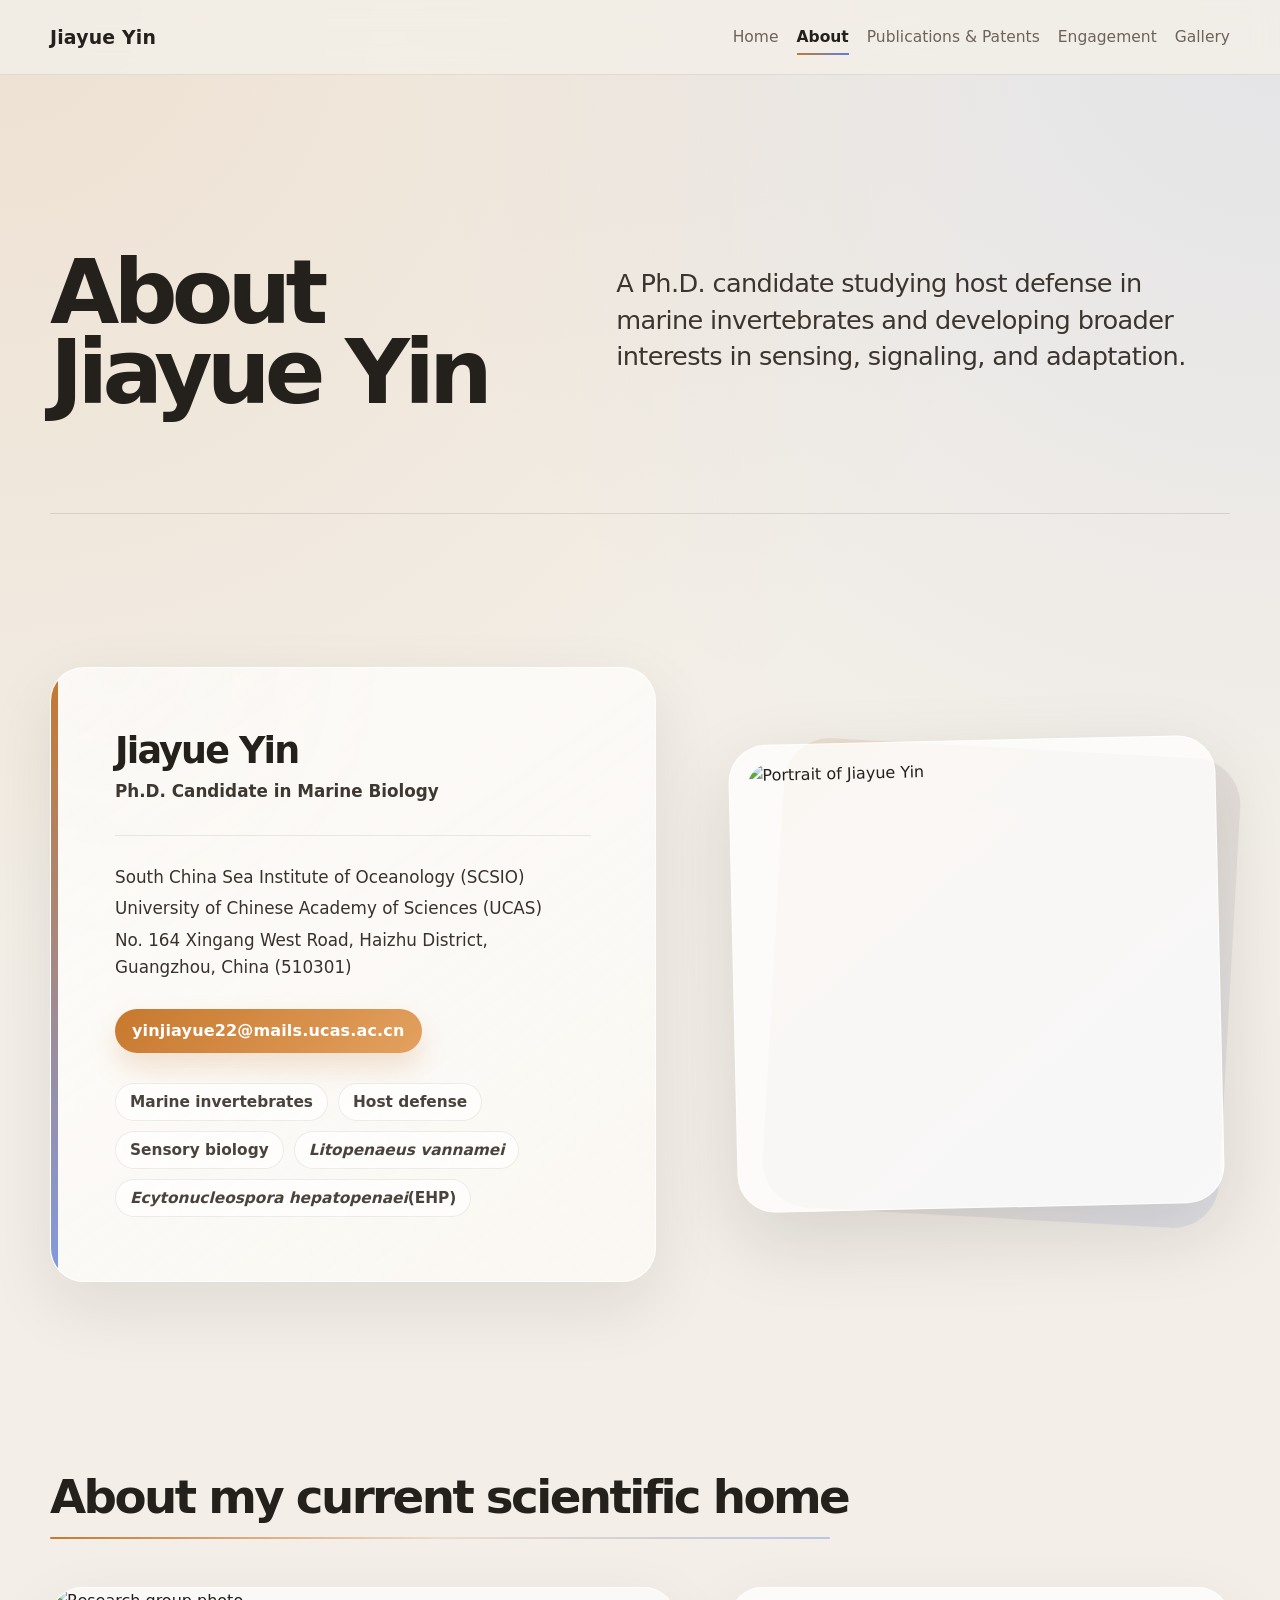
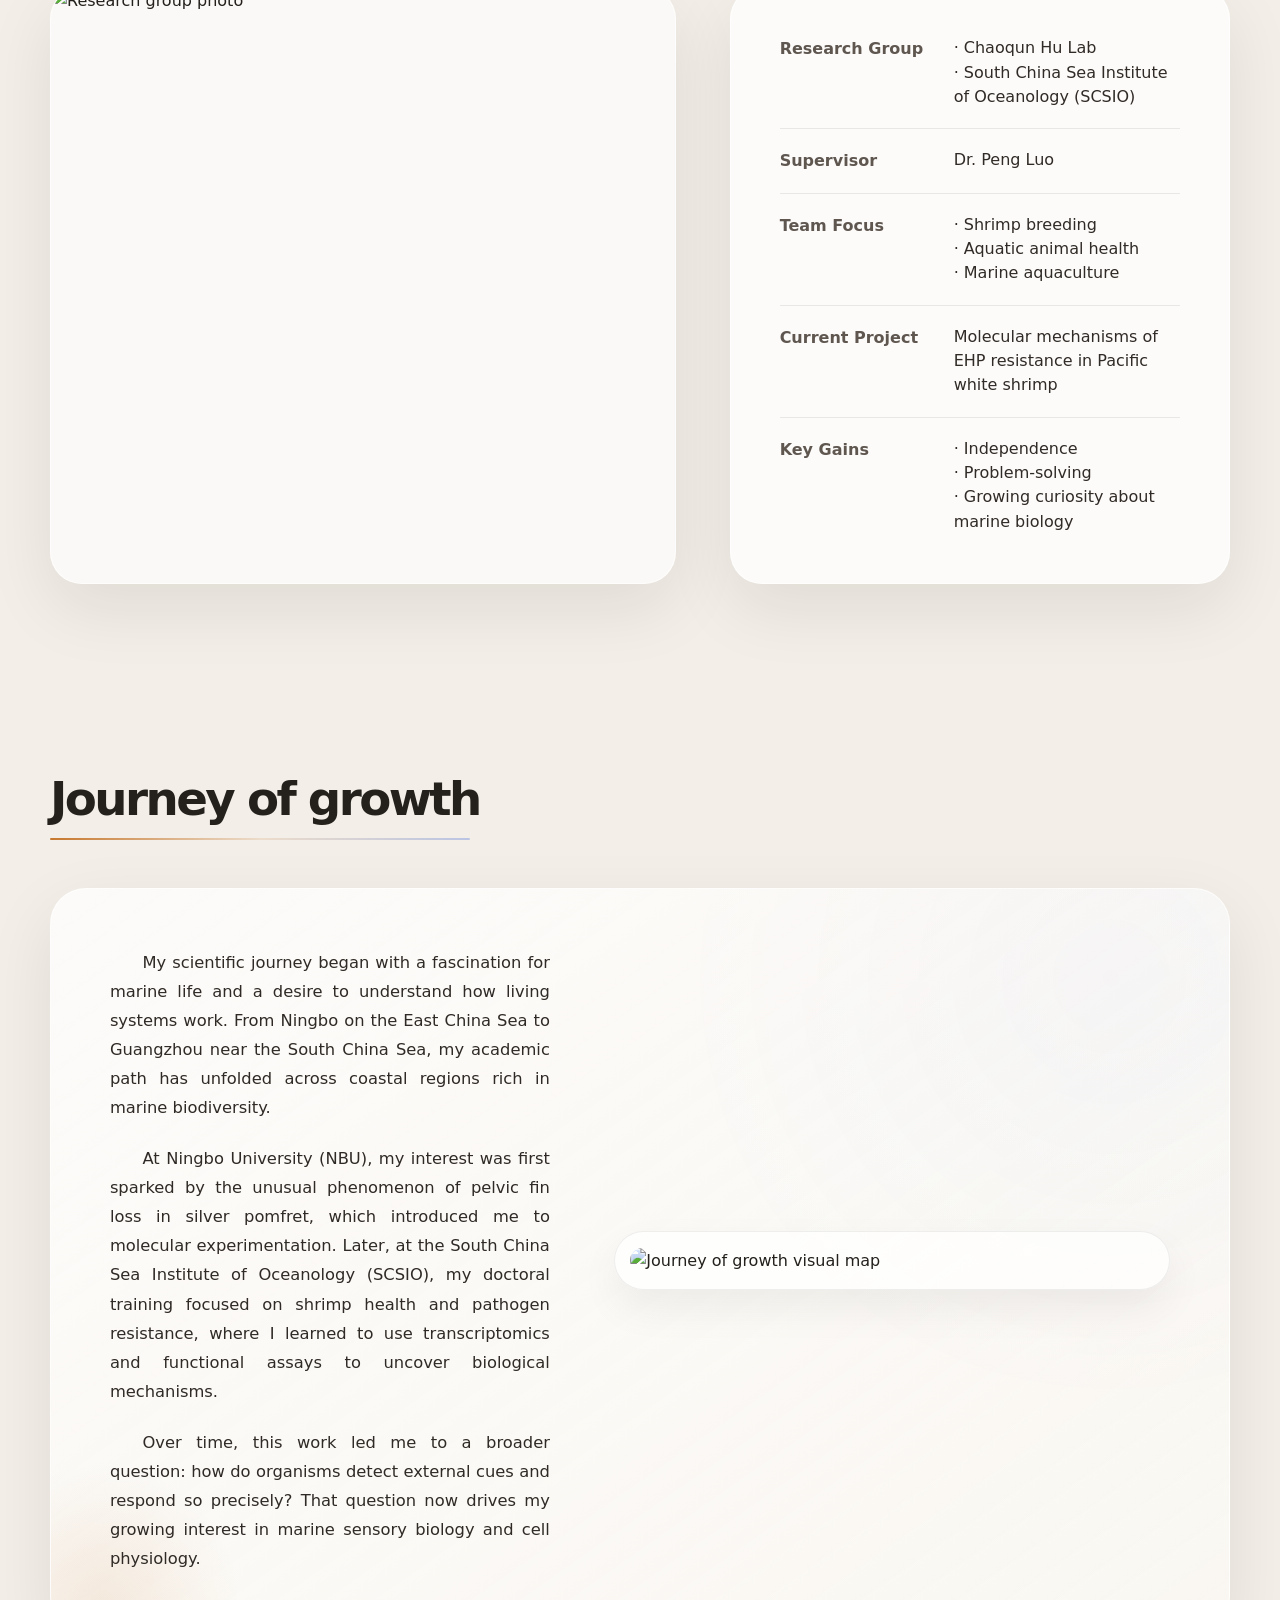
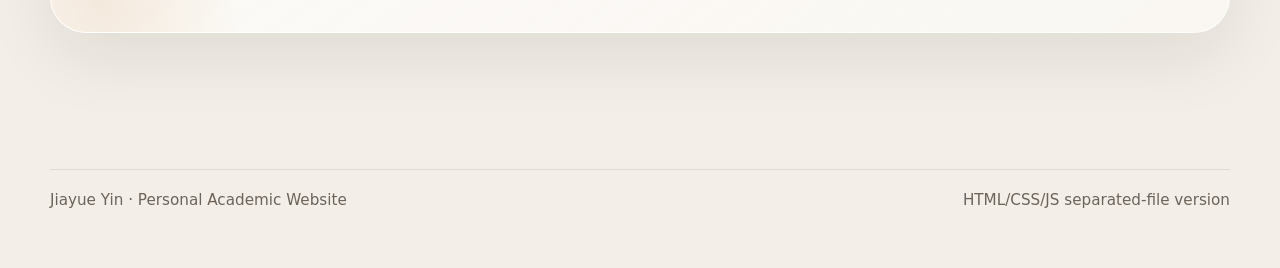
==== about.html @ 040321d9 "Add files via upload" ====
<!DOCTYPE html>
<html lang="en">
<head>
  <meta charset="UTF-8" />
  <meta name="viewport" content="width=device-width, initial-scale=1.0" />
  <title>About | Jiayue Yin</title>
  <meta name="description" content="Jiayue Yin academic portfolio website." />
  <link rel="stylesheet" href="style.css" />
</head>
<body>
  <nav class="nav">
    <div class="container nav-inner">
      <a class="brand" href="index.html">Jiayue Yin</a>
      <div class="nav-links">
        <a href="index.html">Home</a>
        <a href="about.html" class="active">About</a>
        <a href="publications.html">Publications &amp; Patents</a>
        <a href="engagement.html">Engagement</a>
        <a href="gallery.html">Gallery</a>
      </div>
    </div>
  </nav>

  <main id="top" class="premium-about-page">
    <section class="about-editorial-opening">
      <div class="container about-editorial-grid reveal">
        <div class="about-editorial-title">
          <span class="about-editorial-mark"></span>
          <h1>About Jiayue Yin</h1>
        </div>
        <p class="about-editorial-lead">
          A Ph.D. candidate studying host defense in marine invertebrates and developing broader interests in sensing, signaling, and adaptation.
        </p>
      </div>
    </section>

    <section id="about-me" class="premium-profile-section">
      <div class="container premium-profile-grid">
        <article class="premium-profile-card reveal">
          
          <div class="premium-profile-name">Jiayue Yin</div>
          <div class="premium-profile-role">Ph.D. Candidate in Marine Biology</div>

          <div class="premium-affiliation">
            <p>South China Sea Institute of Oceanology <span class="no-break">(SCSIO)</span></p>
            <p>University of Chinese Academy of Sciences <span class="no-break">(UCAS)</span></p>
            <p>No. 164 Xingang West Road, Haizhu District, Guangzhou, China <span class="no-break">(510301)</span></p>

            
          </div>

          <a class="premium-email" href="mailto:yinjiayue22@mails.ucas.ac.cn">yinjiayue22@mails.ucas.ac.cn</a>

          <div class="premium-interests" aria-label="Research interests">
            <span>Marine invertebrates</span>
            <span>Host defense</span>
            <span>Sensory biology</span>
            <span><em>Litopenaeus vannamei</em></span>
            <span><em>Ecytonucleospora hepatopenaei </em> (EHP)</span>
          </div>
        </article>

        <aside class="premium-portrait reveal" aria-label="Portrait of Jiayue Yin">
          <div class="premium-portrait-glow" aria-hidden="true"></div>
          <figure class="premium-portrait-frame">
            <img src="images/about_me.jpg" alt="Portrait of Jiayue Yin" />
          </figure>
        </aside>
      </div>
    </section>

    <section id="scientific-home" class="premium-home-section">
      <div class="container">
        <div class="premium-section-head reveal">
          <h2>About my current scientific home</h2>
          <div class="premium-title-rule wide" aria-hidden="true"></div>
        </div>

        <div class="premium-home-grid">
          <figure class="premium-team-photo reveal">
            <img src="images/02-research-group-photo.jpg" alt="Research group photo" />
          </figure>

          <article class="premium-home-card reveal">
            
            <div class="premium-home-item">
              <span>Research Group</span>
              <p>
                ·  Chaoqun Hu Lab <br>
                ·  South China Sea Institute of Oceanology (SCSIO)
                </p>
              
            </div>
            <div class="premium-home-item">
              <span>Supervisor</span>
              <p>Dr. Peng Luo</p>
            </div>
            <div class="premium-home-item">
              <span>Team Focus</span>
              <p>·  Shrimp breeding  <br>
                ·  Aquatic animal health  <br>
                ·  Marine aquaculture</p>
            </div>
            <div class="premium-home-item">
              <span>Current Project</span>
              <p>Molecular mechanisms of EHP resistance in Pacific white shrimp</p>
            </div>
            <div class="premium-home-item">
              <span>Key Gains</span>
              <p>· Independence <br>
              · Problem-solving <br>
              · Growing curiosity about marine biology</p>
            </div>
          </article>
        </div>
      </div>
    </section>

    <section id="journey" class="premium-journey-section">
      <div class="container">
        <div class="premium-section-head reveal">
          <h2>Journey of growth</h2>
          <div class="premium-title-rule medium" aria-hidden="true"></div>
        </div>

        <div class="premium-journey-card reveal">
          <div class="premium-journey-text">
            <p>
              My scientific journey began with a fascination for marine life and a desire to understand how living systems work. From Ningbo on the East China Sea to Guangzhou near the South China Sea, my academic path has unfolded across coastal regions rich in marine biodiversity.
            </p>
            <p>
              At Ningbo University (NBU), my interest was first sparked by the unusual phenomenon of pelvic fin loss in silver pomfret, which introduced me to molecular experimentation. Later, at the South China Sea Institute of Oceanology (SCSIO), my doctoral training focused on shrimp health and pathogen resistance, where I learned to use transcriptomics and functional assays to uncover biological mechanisms.
            </p>
            <p>
              Over time, this work led me to a broader question: how do organisms detect external cues and respond so precisely? That question now drives my growing interest in marine sensory biology and cell physiology.
            </p>
          </div>

          <figure class="premium-journey-visual">
            <img src="images/03-decorative-map-background.jpg" alt="Journey of growth visual map" />
          </figure>
        </div>
      </div>
    </section>
  </main>

  <footer>
    <div class="container footer-box">
      <div>Jiayue Yin · Personal Academic Website</div>
      <div>HTML/CSS/JS separated-file version</div>
    </div>
  </footer>
  <script src="script.js"></script>
</body>
</html>
---- style.css ----
:root {
      --bg: #f3efe8;
      --bg-2: #ede7de;
      --paper: #fffdf9;
      --text: #24211d;
      --muted: #6c635a;
      --line: rgba(36, 33, 29, 0.09);
      --accent: #c7782e;
      --accent-2: #e3a15f;
      --blue: #5e7fdb;
      --blue-2: #7f98e7;
      --shadow: 0 18px 45px rgba(24, 20, 12, 0.08);
      --radius: 22px;
      --maxw: 1180px;
    }

    * { box-sizing: border-box; }
    html { scroll-behavior: smooth; }
    body {
      margin: 0;
      font-family: Inter, ui-sans-serif, system-ui, -apple-system, BlinkMacSystemFont, "Segoe UI", sans-serif;
      background:
        radial-gradient(circle at top left, rgba(199,120,46,0.12), transparent 28%),
        radial-gradient(circle at top right, rgba(94,127,219,0.10), transparent 24%),
        var(--bg);
      color: var(--text);
      line-height: 1.6;
    }

    img { max-width: 100%; display: block; }
    a { color: inherit; text-decoration: none; }

    .container {
      width: min(calc(100% - 40px), var(--maxw));
      margin: 0 auto;
    }

    .nav {
      position: sticky;
      top: 0;
      z-index: 40;
      backdrop-filter: blur(12px);
      background: rgba(243, 239, 232, 0.82);
      border-bottom: 1px solid var(--line);
    }

    .nav-inner {
      display: flex;
      align-items: center;
      justify-content: space-between;
      min-height: 74px;
      gap: 24px;
    }

    .brand {
      font-size: 1.18rem;
      font-weight: 700;
      letter-spacing: 0.01em;
    }

    .nav-links {
      display: flex;
      flex-wrap: wrap;
      gap: 18px;
      color: var(--muted);
      font-size: 0.97rem;
    }

    .nav-links a {
      position: relative;
      padding: 4px 0;
    }

    .nav-links a::after {
      content: "";
      position: absolute;
      left: 0;
      right: 0;
      bottom: -2px;
      height: 2px;
      background: linear-gradient(90deg, var(--accent), var(--blue));
      transform: scaleX(0);
      transform-origin: left;
      transition: transform 0.28s ease;
    }

    .nav-links a:hover::after { transform: scaleX(1); }

    section {
      padding: 82px 0;
      position: relative;
    }

    .section-head {
      display: flex;
      align-items: end;
      justify-content: space-between;
      gap: 18px;
      margin-bottom: 28px;
    }

    .eyebrow {
      display: inline-flex;
      align-items: center;
      gap: 10px;
      font-size: 0.86rem;
      letter-spacing: 0.12em;
      text-transform: uppercase;
      color: var(--accent);
      font-weight: 700;
    }

    .eyebrow::before {
      content: "";
      width: 32px;
      height: 1.5px;
      background: currentColor;
      display: inline-block;
    }

    h1, h2, h3, p {
      margin: 0;
    }

    h1 {
      font-size: clamp(2.5rem, 5vw, 4.5rem);
      line-height: 0.95;
      letter-spacing: -0.04em;
      margin-bottom: 16px;
    }

    h2 {
      font-size: clamp(1.75rem, 3vw, 2.65rem);
      line-height: 1.02;
      letter-spacing: -0.03em;
    }

    h3 {
      font-size: 1.1rem;
      line-height: 1.2;
    }

    .lead {
      font-size: clamp(1rem, 1.3vw, 1.12rem);
      color: var(--muted);
      max-width: 64ch;
    }

    .hero {
      padding-top: 56px;
      overflow: clip;
    }

    .hero-grid {
      display: grid;
      grid-template-columns: 1.15fr 0.85fr;
      gap: 38px;
      align-items: center;
    }

    .hero-copy {
      position: relative;
      z-index: 1;
    }

    .hero-kicker {
      display: inline-flex;
      align-items: center;
      gap: 10px;
      padding: 8px 14px;
      margin-bottom: 16px;
      border: 1px solid rgba(199,120,46,0.18);
      border-radius: 999px;
      background: rgba(255,255,255,0.55);
      color: var(--accent);
      font-size: 0.92rem;
      font-weight: 600;
    }

    .hero-sub {
      font-size: clamp(1.1rem, 1.55vw, 1.25rem);
      margin-bottom: 20px;
      color: #3b352f;
      font-weight: 600;
    }

    .hero-actions {
      display: flex;
      flex-wrap: wrap;
      gap: 12px;
      margin-top: 28px;
    }

    .btn {
      display: inline-flex;
      align-items: center;
      justify-content: center;
      gap: 10px;
      min-height: 48px;
      padding: 0 18px;
      border-radius: 999px;
      border: 1px solid transparent;
      font-weight: 700;
      transition: transform 0.22s ease, box-shadow 0.22s ease, border-color 0.22s ease;
      cursor: pointer;
    }

    .btn:hover {
      transform: translateY(-2px);
      box-shadow: 0 16px 30px rgba(24,20,12,0.09);
    }

    .btn-primary {
      background: linear-gradient(135deg, var(--accent), var(--accent-2));
      color: white;
    }

    .btn-secondary {
      background: rgba(255,255,255,0.66);
      border-color: var(--line);
      color: var(--text);
    }

    .hero-meta {
      display: flex;
      flex-wrap: wrap;
      gap: 12px;
      margin-top: 32px;
    }

    .hero-chip {
      padding: 10px 14px;
      border-radius: 16px;
      background: rgba(255,255,255,0.68);
      border: 1px solid var(--line);
      font-size: 0.94rem;
      color: #3f3933;
    }

    .hero-visual {
      position: relative;
      min-height: 560px;
      display: grid;
      place-items: center;
    }

    .orb {
      position: absolute;
      border-radius: 999px;
      filter: blur(2px);
      opacity: 0.95;
    }

    .orb.a {
      width: 220px;
      height: 220px;
      background: linear-gradient(135deg, rgba(199,120,46,0.38), rgba(227,161,95,0.16));
      top: 30px;
      right: 24px;
    }

    .orb.b {
      width: 160px;
      height: 160px;
      background: linear-gradient(135deg, rgba(94,127,219,0.24), rgba(127,152,231,0.08));
      left: 20px;
      bottom: 38px;
    }

    .portrait-frame {
      width: min(430px, 88%);
      aspect-ratio: 0.9;
      padding: 18px;
      border-radius: 34px;
      background: linear-gradient(180deg, rgba(255,255,255,0.78), rgba(255,255,255,0.48));
      border: 1px solid rgba(255,255,255,0.65);
      box-shadow: var(--shadow);
      transform: rotate(-2.4deg);
    }

    .portrait-inner {
      width: 100%;
      height: 100%;
      border-radius: 26px;
      overflow: hidden;
      background: #ddd;
      position: relative;
    }

    .portrait-inner img {
      width: 100%;
      height: 100%;
      object-fit: cover;
    }

    .floating-card {
      position: absolute;
      max-width: 230px;
      padding: 16px 18px;
      border-radius: 20px;
      background: rgba(255,255,255,0.82);
      border: 1px solid var(--line);
      box-shadow: var(--shadow);
      backdrop-filter: blur(10px);
    }

    .floating-card.top {
      left: 6px;
      top: 70px;
    }

    .floating-card.bottom {
      right: 0;
      bottom: 58px;
    }

    .floating-card .label {
      font-size: 0.8rem;
      letter-spacing: 0.1em;
      text-transform: uppercase;
      color: var(--muted);
      margin-bottom: 6px;
      font-weight: 700;
    }

    .floating-card strong {
      display: block;
      font-size: 1rem;
      line-height: 1.28;
    }

    .card {
      background: rgba(255,255,255,0.72);
      border: 1px solid var(--line);
      border-radius: var(--radius);
      box-shadow: var(--shadow);
    }

    .about-grid {
      display: grid;
      grid-template-columns: 0.95fr 1.05fr;
      gap: 24px;
      align-items: stretch;
    }

    .image-card {
      overflow: hidden;
      min-height: 340px;
    }

    .image-card img {
      width: 100%;
      height: 100%;
      object-fit: cover;
    }

    .info-card {
      padding: 28px;
      display: grid;
      gap: 18px;
    }

    .info-list {
      display: grid;
      gap: 14px;
    }

    .info-item {
      padding-bottom: 14px;
      border-bottom: 1px solid var(--line);
    }

    .info-item:last-child {
      border-bottom: 0;
      padding-bottom: 0;
    }

    .info-item span {
      display: inline-block;
      min-width: 140px;
      color: var(--muted);
      font-weight: 600;
    }

    .split-grid {
      display: grid;
      grid-template-columns: 1.05fr 0.95fr;
      gap: 26px;
    }

    .journey-story {
      padding: 30px;
      position: relative;
      overflow: hidden;
    }

    .journey-story::after {
      content: "";
      position: absolute;
      inset: auto -50px -60px auto;
      width: 220px;
      height: 220px;
      border-radius: 999px;
      background: radial-gradient(circle, rgba(199,120,46,0.12), transparent 72%);
    }

    .journey-story p + p {
      margin-top: 14px;
    }

    .journey-visual {
      position: relative;
      padding: 28px;
      overflow: hidden;
      min-height: 540px;
    }

    .journey-map {
      position: absolute;
      inset: 40px 30px 30px 30px;
      display: flex;
      align-items: center;
      justify-content: center;
      opacity: 0.16;
      pointer-events: none;
    }

    .journey-map img {
      width: 92%;
      max-width: 460px;
      filter: grayscale(1);
    }

    .milestone {
      position: relative;
      z-index: 1;
      display: grid;
      grid-template-columns: 92px 1fr;
      gap: 16px;
      align-items: center;
      padding: 14px;
      border-radius: 20px;
      background: rgba(255,255,255,0.84);
      border: 1px solid var(--line);
      box-shadow: 0 10px 24px rgba(24,20,12,0.05);
    }

    .milestone + .milestone {
      margin-top: 16px;
    }

    .milestone img {
      width: 92px;
      height: 92px;
      object-fit: cover;
      border-radius: 18px;
    }

    .milestone .year {
      display: inline-block;
      margin-bottom: 6px;
      color: var(--accent);
      font-size: 0.82rem;
      letter-spacing: 0.1em;
      text-transform: uppercase;
      font-weight: 800;
    }

    .milestone small {
      color: var(--muted);
      display: block;
      margin-top: 6px;
    }

    .road-ahead {
      position: absolute;
      right: 32px;
      bottom: 24px;
      z-index: 1;
      display: inline-flex;
      align-items: center;
      gap: 10px;
      padding: 12px 16px;
      border-radius: 999px;
      background: rgba(36,33,29,0.92);
      color: white;
      box-shadow: var(--shadow);
      font-weight: 700;
    }

    .filters {
      display: flex;
      flex-wrap: wrap;
      gap: 10px;
    }

    .filter-btn {
      border: 1px solid var(--line);
      background: rgba(255,255,255,0.72);
      color: var(--text);
      padding: 10px 14px;
      border-radius: 999px;
      font-weight: 700;
      cursor: pointer;
      transition: all 0.22s ease;
    }

    .filter-btn.active,
    .filter-btn:hover {
      background: linear-gradient(135deg, var(--accent), var(--accent-2));
      color: white;
      border-color: transparent;
    }

    .pub-grid {
      display: grid;
      grid-template-columns: repeat(2, minmax(0, 1fr));
      gap: 22px;
      margin-top: 24px;
    }

    .pub-card {
      display: grid;
      grid-template-columns: 150px 1fr;
      gap: 18px;
      padding: 18px;
      align-items: start;
      transition: transform 0.22s ease, box-shadow 0.22s ease;
    }

    .pub-card:hover {
      transform: translateY(-3px);
      box-shadow: 0 20px 42px rgba(24,20,12,0.11);
    }

    .pub-cover {
      border-radius: 18px;
      overflow: hidden;
      aspect-ratio: 0.72;
      background: linear-gradient(135deg, rgba(94,127,219,0.12), rgba(199,120,46,0.14));
      border: 1px solid var(--line);
    }

    .pub-cover img {
      width: 100%;
      height: 100%;
      object-fit: cover;
    }

    .pub-meta {
      display: flex;
      flex-wrap: wrap;
      gap: 8px;
      margin-bottom: 10px;
    }

    .tag {
      display: inline-flex;
      align-items: center;
      min-height: 28px;
      padding: 0 10px;
      border-radius: 999px;
      font-size: 0.78rem;
      font-weight: 800;
      letter-spacing: 0.05em;
      text-transform: uppercase;
      background: rgba(94,127,219,0.10);
      color: var(--blue);
    }

    .tag.alt {
      background: rgba(199,120,46,0.12);
      color: var(--accent);
    }

    .tag.muted {
      background: rgba(36,33,29,0.06);
      color: var(--muted);
    }

    .pub-title {
      font-size: 1.03rem;
      line-height: 1.35;
      font-weight: 800;
      margin-bottom: 10px;
    }

    .pub-journal {
      color: var(--muted);
      font-size: 0.95rem;
      margin-bottom: 10px;
    }

    .pub-summary {
      color: #474039;
      font-size: 0.96rem;
    }

    .engagement-grid {
      display: grid;
      grid-template-columns: 1.02fr 0.98fr;
      gap: 24px;
    }

    .timeline-card {
      padding: 26px;
    }

    .timeline {
      display: grid;
      gap: 18px;
      margin-top: 12px;
    }

    .timeline-item {
      display: grid;
      grid-template-columns: 110px 1fr;
      gap: 16px;
      align-items: start;
      padding: 16px 0;
      border-top: 1px solid var(--line);
    }

    .timeline-item:first-child {
      border-top: 0;
      padding-top: 6px;
    }

    .timeline-item time {
      color: var(--accent);
      font-weight: 800;
      font-size: 0.95rem;
    }

    .timeline-item strong {
      display: block;
      margin-bottom: 6px;
    }

    .talk-card {
      padding: 18px;
      display: grid;
      gap: 16px;
    }

    .talk-shot {
      border-radius: 18px;
      overflow: hidden;
      border: 1px solid var(--line);
      background: #ddd;
    }

    .talk-shot img {
      width: 100%;
      height: 200px;
      object-fit: cover;
    }

    .volunteer {
      display: grid;
      grid-template-columns: 1fr 1fr;
      gap: 24px;
      align-items: stretch;
      margin-top: 24px;
    }

    .collage {
      padding: 18px;
      display: grid;
      grid-template-columns: repeat(2, 1fr);
      gap: 12px;
    }

    .collage img {
      width: 100%;
      height: 170px;
      object-fit: cover;
      border-radius: 16px;
    }

    .vol-copy {
      padding: 30px;
      display: grid;
      place-items: center;
      text-align: left;
    }

    .gallery-shell {
      padding: 24px;
      overflow: hidden;
    }

    .carousel {
      position: relative;
      min-height: 400px;
    }

    .slides {
      display: flex;
      transition: transform 0.42s ease;
      will-change: transform;
    }

    .slide {
      min-width: 100%;
      display: grid;
      grid-template-columns: 1.05fr 0.95fr;
      gap: 24px;
      align-items: center;
    }

    .slide-frame {
      border-radius: 24px;
      overflow: hidden;
      border: 1px solid var(--line);
      background: #ddd;
      box-shadow: var(--shadow);
    }

    .slide-frame img {
      width: 100%;
      height: 360px;
      object-fit: cover;
    }

    .slide-copy {
      padding-right: 10px;
    }

    .slide-copy p {
      color: var(--muted);
      margin-top: 10px;
    }

    .carousel-controls {
      display: flex;
      justify-content: space-between;
      align-items: center;
      gap: 14px;
      margin-top: 18px;
    }

    .dots {
      display: flex;
      gap: 10px;
      align-items: center;
    }

    .dot {
      width: 10px;
      height: 10px;
      border-radius: 999px;
      background: rgba(36,33,29,0.18);
      cursor: pointer;
      transition: transform 0.2s ease, background 0.2s ease;
    }

    .dot.active {
      background: linear-gradient(135deg, var(--accent), var(--blue));
      transform: scale(1.25);
    }

    .arrow-group {
      display: flex;
      gap: 10px;
    }

    .arrow {
      width: 46px;
      height: 46px;
      border: 1px solid var(--line);
      background: rgba(255,255,255,0.78);
      border-radius: 999px;
      display: grid;
      place-items: center;
      font-size: 1.15rem;
      cursor: pointer;
      transition: transform 0.2s ease, background 0.2s ease;
    }

    .arrow:hover {
      transform: translateY(-2px);
      background: white;
    }

    footer {
      padding: 34px 0 56px;
      color: var(--muted);
    }

    .footer-box {
      padding-top: 18px;
      border-top: 1px solid var(--line);
      display: flex;
      flex-wrap: wrap;
      justify-content: space-between;
      gap: 12px;
      font-size: 0.95rem;
    }

    .reveal {
      opacity: 0;
      transform: translateY(22px);
      transition: opacity 0.6s ease, transform 0.6s ease;
    }

    .reveal.in-view {
      opacity: 1;
      transform: translateY(0);
    }

    @media (max-width: 980px) {
      .hero-grid,
      .about-grid,
      .split-grid,
      .engagement-grid,
      .volunteer,
      .slide {
        grid-template-columns: 1fr;
      }

      .hero-visual {
        min-height: 420px;
      }

      .journey-visual {
        min-height: 420px;
      }

      .pub-grid {
        grid-template-columns: 1fr;
      }

      .slide-frame img {
        height: 280px;
      }
    }

    @media (max-width: 720px) {
      .container {
        width: min(calc(100% - 24px), var(--maxw));
      }

      section {
        padding: 62px 0;
      }

      .nav-inner {
        min-height: 66px;
      }

      .nav-links {
        gap: 12px;
        font-size: 0.9rem;
      }

      .pub-card {
        grid-template-columns: 1fr;
      }

      .pub-cover {
        aspect-ratio: 1.25;
      }

      .timeline-item {
        grid-template-columns: 1fr;
        gap: 6px;
      }

      .collage img {
        height: 128px;
      }

      .floating-card {
        position: static;
        max-width: none;
        margin-top: 12px;
      }

      .hero-visual {
        display: block;
        min-height: auto;
      }

      .portrait-frame {
        margin: 0 auto;
        transform: none;
      }

      .road-ahead {
        position: static;
        margin-top: 16px;
        display: inline-flex;
      }
    }


    /* Staggered two-pane gallery update */
    .gallery-stagger-section {
      padding-bottom: 104px;
    }

    .gallery-stagger-section .container {
      width: min(calc(100% - 40px), 1360px);
    }

    .gallery-stagger {
      display: grid;
      gap: clamp(42px, 6vw, 76px);
      margin-top: 8px;
    }

    .gallery-stagger-row {
      min-height: auto;
      display: grid;
      grid-template-columns: minmax(520px, 1.35fr) 88px minmax(260px, 0.65fr);
      gap: clamp(20px, 2.4vw, 34px);
      align-items: center;
    }

    .gallery-row-research {
      grid-template-columns: minmax(260px, 0.65fr) 88px minmax(520px, 1.35fr);
    }

    .gallery-stagger-viewport {
      position: relative;
      overflow: hidden;
      padding: 0;
      border-radius: 0;
      border: 1.5px solid rgba(18, 32, 74, 0.86);
      background: rgba(255, 255, 255, 0.52);
      box-shadow: none;
      aspect-ratio: 2.05 / 1;
      min-height: 340px;
    }

    .gallery-stagger-viewport .slides {
      height: 100%;
    }

    .gallery-stagger .slide {
      position: relative;
      min-width: 100%;
      height: 100%;
      display: block;
    }

    .gallery-stagger .slide img {
      display: block;
      width: 100%;
      height: 100%;
      object-fit: cover;
    }

    .gallery-stagger-count {
      position: absolute;
      left: 18px;
      bottom: 16px;
      display: inline-flex;
      align-items: center;
      padding: 7px 12px;
      border: 1px solid rgba(18, 32, 74, 0.12);
      border-radius: 999px;
      background: rgba(255, 255, 255, 0.82);
      color: var(--text);
      font-size: 0.78rem;
      font-weight: 800;
      letter-spacing: 0.08em;
      backdrop-filter: blur(10px);
    }

    .gallery-stagger-dots {
      position: absolute;
      right: 18px;
      bottom: 18px;
      display: flex;
      max-width: 48%;
      flex-wrap: wrap;
      justify-content: flex-end;
      gap: 8px;
      padding: 8px 10px;
      border-radius: 999px;
      background: rgba(255, 255, 255, 0.70);
      backdrop-filter: blur(10px);
    }

    .gallery-stagger-dots .dot,
    .gallery-stagger .dot {
      width: 7px;
      height: 7px;
      border: 0;
      padding: 0;
      background: rgba(18, 32, 74, 0.22);
    }

    .gallery-stagger-dots .dot.active,
    .gallery-stagger .dot.active {
      background: var(--accent);
      transform: scale(1.35);
    }

    .gallery-triangle {
      width: 88px;
      height: 88px;
      border: 0;
      background: transparent;
      color: rgba(18, 32, 74, 0.96);
      cursor: pointer;
      display: grid;
      place-items: center;
      padding: 0;
      transition: transform 0.2s ease, color 0.2s ease;
    }

    .gallery-triangle svg {
      width: 76px;
      height: 76px;
      display: block;
    }

    .gallery-triangle:hover {
      color: var(--accent);
      transform: scale(1.05);
    }

    .gallery-triangle:focus-visible {
      outline: 3px solid rgba(199, 120, 46, 0.28);
      outline-offset: 6px;
      border-radius: 16px;
    }

    .gallery-stagger-title {
      align-self: center;
      max-width: 540px;
    }

    .gallery-stagger-title-right {
      justify-self: end;
      text-align: right;
    }

    .gallery-stagger-title h3 {
      margin: 8px 0 0;
      font-size: clamp(1.7rem, 3vw, 2.45rem);
      font-weight: 500;
      letter-spacing: -0.045em;
      line-height: 1.08;
    }

    .gallery-stagger-title p {
      margin: 0;
      color: var(--muted);
      font-size: 1rem;
      line-height: 1.7;
    }

    @media (max-width: 1180px) {
      .gallery-stagger-viewport {
        min-height: 300px;
      }
    }

    @media (max-width: 980px) {
      .gallery-stagger-row,
      .gallery-row-research {
        grid-template-columns: 1fr;
        gap: 18px;
      }

      .gallery-row-research .gallery-stagger-title {
        order: 1;
        justify-self: start;
        text-align: left;
      }

      .gallery-row-research .gallery-triangle {
        order: 2;
      }

      .gallery-row-research .gallery-stagger-viewport {
        order: 3;
      }

      .gallery-triangle {
        width: 62px;
        height: 62px;
        justify-self: center;
        transform: rotate(90deg);
      }

      .gallery-triangle:hover {
        transform: rotate(90deg) scale(1.05);
      }

      .gallery-triangle svg {
        width: 56px;
        height: 56px;
      }

      .gallery-stagger-viewport {
        aspect-ratio: 1.65 / 1;
        min-height: 0;
      }
    }

    @media (max-width: 560px) {
      .gallery-stagger-section {
        padding-bottom: 72px;
      }

      .gallery-stagger {
        gap: 40px;
      }

      .gallery-stagger-viewport {
        aspect-ratio: 1.18 / 1;
        min-height: 0;
      }

      .gallery-stagger-title h3 {
        font-size: 1.62rem;
      }

      .gallery-stagger-dots {
        right: 12px;
        bottom: 12px;
        max-width: 56%;
        gap: 6px;
        padding: 7px 8px;
      }

      .gallery-stagger-count {
        left: 12px;
        bottom: 12px;
        font-size: 0.7rem;
      }
    }



/* ===== Multi-page revision requested by user ===== */
.nav-links a.active {
  color: var(--text);
  font-weight: 700;
}

.nav-links a.active::after {
  transform: scaleX(1);
}

.active-brand {
  color: var(--text);
}

.page-hero {
  padding-top: 72px;
  padding-bottom: 64px;
}

.about-intro-grid {
  display: grid;
  grid-template-columns: minmax(0, 1.08fr) minmax(320px, 0.72fr);
  gap: 28px;
  align-items: center;
}

.about-me-hero h1 {
  margin-top: 14px;
  max-width: 780px;
}

.about-profile-card {
  padding: 28px;
  font-size: 1.04rem;
  color: #3f3933;
}

#scientific-home .section-head {
  align-items: flex-start;
  margin-bottom: 24px;
}

#scientific-home .about-grid {
  grid-template-columns: minmax(620px, 1.45fr) minmax(360px, 0.75fr);
  gap: 24px;
  align-items: stretch;
}

#scientific-home .image-card {
  min-height: 430px;
  background: rgba(255, 255, 255, 0.56);
}

#scientific-home .image-card img {
  width: 100%;
  height: 100%;
  object-fit: contain;
  background: rgba(255, 255, 255, 0.48);
}

#scientific-home .info-card {
  padding: 24px 26px;
}

#scientific-home .info-list {
  gap: 12px;
}

#scientific-home .info-item {
  display: grid;
  grid-template-columns: 126px minmax(0, 1fr);
  gap: 16px;
  align-items: start;
  padding-bottom: 12px;
  font-size: 0.96rem;
  line-height: 1.45;
}

#scientific-home .info-item span {
  display: block;
  min-width: 0;
  white-space: nowrap;
  color: var(--muted);
}

.gallery-stagger-title h3 {
  white-space: nowrap;
}

.gallery-stagger-count {
  display: none !important;
}

.gallery-stagger .slide img {
  object-fit: contain;
  background: rgba(255, 255, 255, 0.94);
}

@media (max-width: 1100px) {
  #scientific-home .about-grid,
  .about-intro-grid {
    grid-template-columns: 1fr;
  }

  #scientific-home .image-card {
    min-height: 360px;
  }
}

@media (max-width: 720px) {
  .page-hero {
    padding-top: 58px;
    padding-bottom: 54px;
  }

  #scientific-home .info-item {
    grid-template-columns: 1fr;
    gap: 4px;
  }

  .gallery-stagger-title h3 {
    white-space: normal;
  }
}

/* ===== About page: opening statement + personal profile revision ===== */
.about-opening {
  padding-top: 82px;
  padding-bottom: 42px;
}

.about-opening-card {
  position: relative;
  max-width: 980px;
  padding: clamp(28px, 4vw, 54px);
  border-radius: 34px;
  background:
    linear-gradient(135deg, rgba(255, 253, 249, 0.86), rgba(255, 255, 255, 0.54)),
    radial-gradient(circle at 12% 18%, rgba(199, 120, 46, 0.14), transparent 36%),
    radial-gradient(circle at 92% 12%, rgba(94, 127, 219, 0.12), transparent 34%);
  border: 1px solid rgba(255, 255, 255, 0.72);
  box-shadow: var(--shadow);
  overflow: hidden;
}

.about-opening-card::after {
  content: "";
  position: absolute;
  width: 180px;
  height: 180px;
  right: -70px;
  bottom: -80px;
  border-radius: 50%;
  background: radial-gradient(circle, rgba(199, 120, 46, 0.16), transparent 68%);
  pointer-events: none;
}

.about-opening-card h1 {
  max-width: 850px;
  margin-top: 14px;
  margin-bottom: 18px;
}

.about-opening-card .lead {
  max-width: 780px;
  font-size: clamp(1.08rem, 1.55vw, 1.28rem);
}

.about-me-section {
  padding-top: 38px;
  padding-bottom: 82px;
}

.about-me-profile-grid {
  display: grid;
  grid-template-columns: minmax(0, 0.95fr) minmax(380px, 0.82fr);
  gap: clamp(24px, 4vw, 52px);
  align-items: center;
}

.about-personal-card {
  position: relative;
  padding: clamp(28px, 4vw, 46px);
  overflow: hidden;
}

.about-personal-card::before {
  content: "";
  position: absolute;
  left: 0;
  top: 0;
  width: 5px;
  height: 100%;
  background: linear-gradient(180deg, var(--accent), var(--blue));
  opacity: 0.78;
}

.about-personal-card h2 {
  margin-top: 12px;
  margin-bottom: 24px;
}

.personal-name {
  font-size: clamp(1.55rem, 2.4vw, 2.15rem);
  font-weight: 800;
  letter-spacing: -0.03em;
  line-height: 1.1;
  margin-bottom: 6px;
}

.personal-role {
  color: #3f3933;
  font-size: clamp(1rem, 1.3vw, 1.12rem);
  font-weight: 650;
  margin-bottom: 28px;
}

.personal-details {
  display: grid;
  gap: 18px;
}

.personal-detail-block {
  display: grid;
  grid-template-columns: 170px minmax(0, 1fr);
  gap: 18px;
  padding-top: 18px;
  border-top: 1px solid var(--line);
  align-items: start;
}

.personal-detail-block span {
  color: var(--muted);
  font-size: 0.86rem;
  font-weight: 800;
  letter-spacing: 0.08em;
  text-transform: uppercase;
  white-space: nowrap;
}

.personal-detail-block p {
  color: #342f2a;
  font-size: 1.01rem;
  line-height: 1.62;
}

.personal-detail-block a {
  color: var(--accent);
  font-weight: 700;
}

.about-portrait-panel {
  position: relative;
  min-height: 520px;
  display: grid;
  place-items: center;
}

.about-portrait-panel::before {
  content: "";
  position: absolute;
  inset: 8% 2% 6% 8%;
  border-radius: 42px;
  background: linear-gradient(135deg, rgba(199,120,46,0.15), rgba(94,127,219,0.12));
  transform: rotate(3deg);
}

.about-portrait-frame {
  position: relative;
  width: min(440px, 92%);
  aspect-ratio: 0.82 / 1;
  padding: 16px;
  border-radius: 34px;
  background: rgba(255, 255, 255, 0.72);
  border: 1px solid rgba(255, 255, 255, 0.75);
  box-shadow: 0 24px 64px rgba(24, 20, 12, 0.12);
  transform: rotate(-1.6deg);
}

.about-portrait-frame img {
  width: 100%;
  height: 100%;
  object-fit: cover;
  border-radius: 24px;
}

@media (max-width: 980px) {
  .about-me-profile-grid {
    grid-template-columns: 1fr;
  }

  .about-portrait-panel {
    min-height: 460px;
  }
}

@media (max-width: 680px) {
  .about-opening {
    padding-top: 58px;
  }

  .about-opening-card {
    padding: 26px;
    border-radius: 26px;
  }

  .personal-detail-block {
    grid-template-columns: 1fr;
    gap: 6px;
  }

  .about-portrait-panel {
    min-height: 390px;
  }

  .about-portrait-frame {
    width: min(340px, 94%);
  }
}

/* ===== About page optimization from user feedback: cleaner opening, warmer profile, calmer journey ===== */
.about-opening.page-hero {
  padding-top: clamp(72px, 8vw, 116px);
  padding-bottom: clamp(34px, 5vw, 64px);
}

.about-opening-statement {
  position: relative;
  max-width: 1160px;
  padding: 8px 0 10px;
}

.about-opening-statement::before {
  content: "";
  display: block;
  width: 78px;
  height: 2px;
  margin-bottom: 24px;
  background: linear-gradient(90deg, var(--accent), rgba(94, 127, 219, 0.42));
}

.about-opening-statement h1 {
  max-width: none;
  margin: 0 0 22px;
  font-size: clamp(2.45rem, 4.05vw, 3.35rem);
  line-height: 1.02;
  letter-spacing: -0.066em;
  white-space: nowrap;
}

.about-opening-statement .lead {
  max-width: 920px;
  margin: 0;
  color: #4d463f;
  font-size: clamp(1.12rem, 1.45vw, 1.28rem);
  line-height: 1.72;
  font-style: italic;
}

.about-me-section {
  padding-top: clamp(28px, 4vw, 54px);
  padding-bottom: clamp(78px, 8vw, 112px);
}

.about-me-profile-grid {
  grid-template-columns: minmax(560px, 1.08fr) minmax(390px, 0.82fr);
  gap: clamp(34px, 5vw, 72px);
}

.about-personal-card {
  min-height: 470px;
  padding: clamp(34px, 4.6vw, 56px);
  border-radius: 26px;
}

.about-personal-card h2 {
  margin-top: 12px;
  margin-bottom: 26px;
  font-size: clamp(2.15rem, 3.3vw, 3.05rem);
}

.personal-name {
  font-size: clamp(1.75rem, 2.6vw, 2.35rem);
}

.personal-role {
  margin-bottom: 30px;
  font-size: clamp(1.05rem, 1.35vw, 1.18rem);
  letter-spacing: 0.01em;
}

.personal-details {
  gap: 18px;
}

.personal-detail-block {
  grid-template-columns: 150px minmax(0, 1fr);
  gap: 18px;
  padding-top: 18px;
}

.personal-detail-block span {
  font-size: 0.9rem;
  letter-spacing: 0.085em;
}

.personal-detail-block p {
  font-size: clamp(1.04rem, 1.2vw, 1.12rem);
  line-height: 1.5;
}

.personal-detail-block a {
  letter-spacing: 0.01em;
}

.no-break {
  white-space: nowrap;
}

#scientific-home .section-head {
  display: block;
  margin-bottom: 30px;
}

#scientific-home .section-head h2 {
  max-width: 900px;
}

#scientific-home .about-grid {
  grid-template-columns: minmax(0, 1.55fr) minmax(390px, 0.78fr);
  gap: clamp(28px, 3.6vw, 48px);
  align-items: center;
}

#scientific-home .image-card {
  min-height: 420px;
  border-radius: 26px;
}

#scientific-home .image-card img {
  object-fit: cover;
}

#scientific-home .info-card {
  align-self: center;
  padding: clamp(26px, 3.2vw, 40px);
  border-radius: 28px;
  background: rgba(255, 255, 255, 0.78);
}

#scientific-home .info-list {
  gap: 0;
}

#scientific-home .info-item {
  grid-template-columns: 136px minmax(0, 1fr);
  gap: 18px;
  padding: 17px 0;
  font-size: clamp(0.98rem, 1.04vw, 1.05rem);
  line-height: 1.54;
}

#scientific-home .info-item:first-child {
  padding-top: 0;
}

#scientific-home .info-item span {
  font-size: 0.94rem;
  color: #5e564f;
}

#journey .section-head {
  display: block;
  margin-bottom: 30px;
}

#journey .section-head h2 {
  margin-top: 0;
}

#journey .split-grid {
  grid-template-columns: minmax(390px, 0.72fr) minmax(0, 1.28fr);
  gap: clamp(28px, 3.8vw, 52px);
  align-items: stretch;
}

#journey .journey-story {
  padding: clamp(30px, 4vw, 44px);
  font-size: clamp(1.02rem, 1.12vw, 1.12rem);
  line-height: 1.78;
}

#journey .journey-story p + p {
  margin-top: 18px;
}

#journey .journey-figure-card {
  min-height: auto;
  padding: 18px;
  display: grid;
  place-items: center;
  background: rgba(255, 255, 255, 0.68);
  overflow: hidden;
}

.journey-full-figure {
  width: 100%;
}

.journey-full-figure img {
  width: 100%;
  height: auto;
  max-height: 620px;
  object-fit: contain;
  border-radius: 18px;
}

@media (max-width: 1180px) {
  .about-opening-statement h1 {
    white-space: normal;
    max-width: 920px;
  }

  .about-me-profile-grid,
  #scientific-home .about-grid,
  #journey .split-grid {
    grid-template-columns: 1fr;
  }

  #scientific-home .image-card {
    min-height: 380px;
  }
}

@media (max-width: 720px) {
  .about-opening-statement h1 {
    font-size: clamp(2.25rem, 10vw, 3.4rem);
  }

  .personal-detail-block,
  #scientific-home .info-item {
    grid-template-columns: 1fr;
    gap: 6px;
  }

  .about-personal-card {
    min-height: auto;
  }

  #journey .journey-figure-card {
    padding: 10px;
  }
}

/* ===== About page refinement v2: centered opening, cleaner headings, wider cards, integrated journey ===== */
.about-opening.page-hero {
  padding-top: clamp(70px, 7vw, 104px);
  padding-bottom: clamp(36px, 4.8vw, 62px);
}

.about-opening-statement {
  max-width: none;
  text-align: center;
}

.about-opening-statement::before {
  margin-left: auto;
  margin-right: auto;
  margin-bottom: 22px;
}

.about-opening-statement h1 {
  margin-left: auto;
  margin-right: auto;
  margin-bottom: 20px;
  font-size: clamp(2.5rem, 4.15vw, 3.75rem);
  line-height: 1.03;
  letter-spacing: -0.064em;
  white-space: nowrap;
}

.about-opening-statement .lead {
  display: block;
  max-width: none;
  margin: 0 auto;
  text-align: center;
  white-space: nowrap;
  color: #4d463f;
  font-size: clamp(1.05rem, 1.22vw, 1.18rem);
  line-height: 1.6;
  font-style: italic;
}

.section-title-rule {
  width: min(100%, 520px);
  height: 2px;
  border-radius: 999px;
  background: linear-gradient(90deg, var(--accent), rgba(199, 120, 46, 0.18), rgba(94, 127, 219, 0.32));
}

.profile-title-rule {
  margin: 12px 0 26px;
  width: min(100%, 480px);
}

.scientific-title-rule {
  margin-top: 14px;
  width: min(100%, 690px);
}

.journey-title-rule {
  margin-top: 14px;
  width: min(100%, 360px);
}

.about-me-section {
  padding-top: clamp(26px, 3.8vw, 50px);
}

.about-me-profile-grid {
  grid-template-columns: minmax(660px, 1.14fr) minmax(360px, 0.74fr);
  gap: clamp(34px, 4.4vw, 60px);
  align-items: center;
}

.about-personal-card {
  min-height: 500px;
  padding: clamp(38px, 4.5vw, 58px);
  border-radius: 28px;
}

.about-personal-card h2 {
  margin-top: 0;
  margin-bottom: 0;
  font-size: clamp(2.3rem, 3.35vw, 3.1rem);
  line-height: 1;
}

.personal-name {
  font-size: clamp(1.85rem, 2.35vw, 2.35rem);
  letter-spacing: -0.035em;
}

.personal-role {
  margin-bottom: 30px;
  font-size: clamp(1.06rem, 1.2vw, 1.16rem);
  letter-spacing: 0.005em;
}

.personal-details {
  gap: 0;
}

.personal-detail-block {
  grid-template-columns: 190px minmax(0, 1fr);
  gap: 22px;
  padding: 18px 0;
  align-items: start;
}

.personal-detail-block:first-child {
  padding-top: 20px;
}

.personal-detail-block span {
  font-size: 0.84rem;
  letter-spacing: 0.11em;
  color: #5d554e;
}

.personal-detail-block p {
  font-size: clamp(1.03rem, 1.08vw, 1.1rem);
  line-height: 1.58;
  letter-spacing: 0.005em;
}

.personal-detail-block a {
  font-weight: 760;
}

.about-portrait-panel {
  min-height: 510px;
}

.about-portrait-frame {
  width: min(450px, 94%);
  aspect-ratio: 0.86 / 1;
}

#scientific-home .section-head {
  margin-bottom: 34px;
}

#scientific-home .section-head h2,
#journey .section-head h2 {
  max-width: none;
}

#scientific-home .about-grid {
  grid-template-columns: minmax(0, 1.22fr) minmax(470px, 0.88fr);
  gap: clamp(32px, 3.8vw, 52px);
  align-items: stretch;
}

#scientific-home .image-card {
  min-height: 430px;
  border-radius: 28px;
}

#scientific-home .image-card img {
  height: 100%;
  object-fit: cover;
}

#scientific-home .info-card {
  align-self: stretch;
  padding: clamp(28px, 3vw, 38px);
  display: flex;
  align-items: center;
  border-radius: 28px;
}

#scientific-home .info-list {
  width: 100%;
}

#scientific-home .info-item {
  grid-template-columns: 150px minmax(0, 1fr);
  gap: 22px;
  padding: 18px 0;
  font-size: clamp(0.96rem, 1vw, 1.03rem);
  line-height: 1.56;
}

#scientific-home .info-item span {
  font-size: 0.9rem;
  letter-spacing: 0.01em;
}

#journey .section-head {
  margin-bottom: 28px;
}

.journey-integrated {
  position: relative;
  padding: clamp(30px, 4.2vw, 52px);
  border-radius: 30px;
  overflow: hidden;
  background: rgba(255, 255, 255, 0.72);
}

.journey-integrated::after {
  content: "";
  position: absolute;
  inset: auto -80px -90px auto;
  width: 260px;
  height: 260px;
  border-radius: 50%;
  background: radial-gradient(circle, rgba(199, 120, 46, 0.13), transparent 70%);
  pointer-events: none;
}

.journey-figure-inline {
  float: right;
  width: min(62%, 720px);
  margin: 0 0 24px clamp(28px, 4vw, 48px);
  padding: 14px;
  border-radius: 26px;
  background: rgba(255, 255, 255, 0.66);
  border: 1px solid var(--line);
  box-shadow: 0 16px 34px rgba(24, 20, 12, 0.06);
}

.journey-figure-inline img {
  width: 100%;
  height: auto;
  object-fit: contain;
  border-radius: 18px;
}

.journey-text-flow {
  position: relative;
  z-index: 1;
  font-size: clamp(1.03rem, 1.1vw, 1.12rem);
  line-height: 1.82;
  color: #2f2a25;
}

.journey-text-flow p {
  text-indent: 2em;
}

.journey-text-flow p + p {
  margin-top: 18px;
}

.journey-text-flow::after {
  content: "";
  display: block;
  clear: both;
}

@media (max-width: 1180px) {
  .about-opening-statement h1,
  .about-opening-statement .lead {
    white-space: normal;
  }

  .about-me-profile-grid,
  #scientific-home .about-grid {
    grid-template-columns: 1fr;
  }

  #scientific-home .info-card {
    max-width: none;
  }
}

@media (max-width: 860px) {
  .journey-figure-inline {
    float: none;
    width: 100%;
    margin: 0 0 24px;
  }

  .personal-detail-block,
  #scientific-home .info-item {
    grid-template-columns: 1fr;
    gap: 6px;
  }
}

/* ===== Premium About Page concept ===== */
.premium-about-page section {
  padding-left: 0;
  padding-right: 0;
}

.premium-opening {
  min-height: clamp(320px, 42vh, 470px);
  padding-top: clamp(54px, 6vw, 92px);
  padding-bottom: clamp(54px, 6vw, 92px);
  display: flex;
  align-items: center;
}

.premium-opening-inner {
  text-align: center;
  display: flex;
  flex-direction: column;
  justify-content: center;
  align-items: center;
}

.premium-opening-inner h1 {
  max-width: none;
  margin: 0 auto;
  font-size: clamp(3rem, 5.15vw, 5.45rem);
  line-height: 0.98;
  letter-spacing: -0.075em;
  white-space: nowrap;
}


.premium-opening-inner p {
  max-width: 1060px;
  margin: clamp(24px, 2.8vw, 36px) auto 0;
  color: #4c453e;
  font-size: clamp(1.1rem, 1.32vw, 1.28rem);
  line-height: 1.62;
  font-style: italic;
  white-space: nowrap;
}

.premium-profile-section {
  padding-top: clamp(22px, 3vw, 42px);
  padding-bottom: clamp(92px, 8vw, 124px);
}

.premium-profile-grid {
  display: grid;
  grid-template-columns: minmax(560px, 0.98fr) minmax(420px, 0.82fr);
  gap: clamp(44px, 5.2vw, 84px);
  align-items: center;
}

.premium-profile-card {
  position: relative;
  min-height: 520px;
  padding: clamp(46px, 5vw, 72px);
  border-radius: 34px;
  background:
    linear-gradient(145deg, rgba(255,255,255,0.78), rgba(255,253,249,0.62)),
    radial-gradient(circle at 10% 0%, rgba(199,120,46,0.10), transparent 34%);
  border: 1px solid rgba(255,255,255,0.74);
  box-shadow: 0 24px 68px rgba(24,20,12,0.09);
  overflow: hidden;
}

.premium-profile-card::before {
  content: "";
  position: absolute;
  left: 0;
  top: 0;
  width: 7px;
  height: 100%;
  background: linear-gradient(180deg, var(--accent), rgba(94,127,219,0.78));
}

.premium-section-label {
  font-size: clamp(2.35rem, 3.6vw, 3.45rem);
  line-height: 1;
  letter-spacing: -0.055em;
  font-weight: 850;
}

.premium-title-rule {
  width: min(100%, 520px);
  height: 2px;
  margin: 18px 0 34px;
  border-radius: 999px;
  background: linear-gradient(90deg, var(--accent), rgba(199,120,46,0.16), rgba(94,127,219,0.38));
}

.premium-title-rule.wide {
  width: min(100%, 780px);
  margin: 16px 0 0;
}

.premium-title-rule.medium {
  width: min(100%, 420px);
  margin: 16px 0 0;
}

.premium-profile-name {
  font-size: clamp(2.05rem, 2.85vw, 2.85rem);
  font-weight: 850;
  line-height: 1.05;
  letter-spacing: -0.05em;
}

.premium-profile-role {
  margin-top: 8px;
  font-size: clamp(1.05rem, 1.28vw, 1.18rem);
  font-weight: 680;
  color: #3e3832;
}

.premium-affiliation {
  margin-top: 30px;
  padding-top: 28px;
  border-top: 1px solid var(--line);
  color: #38322d;
  font-size: clamp(1.05rem, 1.24vw, 1.16rem);
  line-height: 1.62;
}

.premium-affiliation p + p {
  margin-top: 4px;
}

.premium-email {
  display: inline-flex;
  align-items: center;
  margin-top: 28px;
  min-height: 44px;
  padding: 0 17px;
  border-radius: 999px;
  color: white;
  font-weight: 760;
  letter-spacing: 0.01em;
  background: linear-gradient(135deg, var(--accent), var(--accent-2));
  box-shadow: 0 14px 28px rgba(199,120,46,0.20);
}

.premium-interests {
  display: flex;
  flex-wrap: wrap;
  gap: 10px;
  margin-top: 30px;
}

.premium-interests span {
  display: inline-flex;
  align-items: center;
  min-height: 38px;
  padding: 0 14px;
  border-radius: 999px;
  background: rgba(255,255,255,0.68);
  border: 1px solid rgba(36,33,29,0.08);
  color: #4a433d;
  font-size: 0.96rem;
  font-weight: 650;
}

.premium-portrait {
  position: relative;
  min-height: 540px;
  display: grid;
  place-items: center;
}

.premium-portrait-glow {
  position: absolute;
  inset: 8% 0 5% 10%;
  border-radius: 46px;
  background: linear-gradient(135deg, rgba(199,120,46,0.14), rgba(94,127,219,0.13));
  transform: rotate(3.2deg);
}

.premium-portrait-frame {
  position: relative;
  width: min(500px, 96%);
  aspect-ratio: 1.04 / 1;
  margin: 0;
  padding: 17px;
  border-radius: 38px;
  background: rgba(255,255,255,0.75);
  border: 1px solid rgba(255,255,255,0.76);
  box-shadow: 0 28px 78px rgba(24,20,12,0.13);
  transform: rotate(-1.3deg);
}

.premium-portrait-frame img {
  width: 100%;
  height: 100%;
  object-fit: cover;
  border-radius: 27px;
}

.premium-section-head {
  margin-bottom: clamp(30px, 4vw, 48px);
}

.premium-section-head h2 {
  font-size: clamp(2.25rem, 3.65vw, 3.8rem);
  line-height: 1;
  letter-spacing: -0.055em;
}

.premium-home-section {
  padding-top: clamp(68px, 7vw, 108px);
  padding-bottom: clamp(92px, 8vw, 130px);
}

.premium-home-grid {
  display: grid;
  grid-template-columns: minmax(0, 1.32fr) minmax(500px, 0.92fr);
  gap: clamp(34px, 4.2vw, 62px);
  align-items: stretch;
}

.premium-team-photo {
  min-height: 470px;
  margin: 0;
  border-radius: 32px;
  overflow: hidden;
  background: rgba(255,255,255,0.64);
  border: 1px solid rgba(255,255,255,0.68);
  box-shadow: 0 24px 68px rgba(24,20,12,0.085);
}

.premium-team-photo img {
  width: 100%;
  height: 100%;
  object-fit: cover;
}

.premium-home-card {
  display: grid;
  align-content: center;
  gap: 0;
  padding: clamp(34px, 3.8vw, 50px);
  border-radius: 32px;
  background: rgba(255,255,255,0.76);
  border: 1px solid rgba(255,255,255,0.70);
  box-shadow: 0 24px 68px rgba(24,20,12,0.085);
}

.premium-home-item {
  display: grid;
  grid-template-columns: 148px minmax(0, 1fr);
  gap: 26px;
  padding: 19px 0;
  border-top: 1px solid var(--line);
}

.premium-home-item:first-child {
  border-top: 0;
  padding-top: 0;
}

.premium-home-item:last-child {
  padding-bottom: 0;
}

.premium-home-item span {
  color: #5e564f;
  font-size: clamp(1rem, 1.06vw, 1.08rem);
  font-weight: 800;
  white-space: nowrap;
}

.premium-home-item p {
  color: #302b26;
  font-size: clamp(1rem, 1.06vw, 1.08rem);
  line-height: 1.52;
}

.premium-journey-section {
  padding-top: clamp(70px, 7vw, 104px);
  padding-bottom: clamp(90px, 8vw, 130px);
}

.premium-journey-card {
  position: relative;
  display: grid;
  grid-template-columns: minmax(390px, 0.68fr) minmax(0, 1.32fr);
  gap: clamp(32px, 4vw, 58px);
  align-items: center;
  padding: clamp(36px, 5vw, 66px);
  border-radius: 36px;
  background:
    linear-gradient(145deg, rgba(255,255,255,0.76), rgba(255,253,249,0.58)),
    radial-gradient(circle at 90% 12%, rgba(94,127,219,0.10), transparent 35%);
  border: 1px solid rgba(255,255,255,0.68);
  box-shadow: 0 24px 68px rgba(24,20,12,0.085);
  overflow: hidden;
}

.premium-journey-card::after {
  content: "";
  position: absolute;
  left: -90px;
  bottom: -110px;
  width: 280px;
  height: 280px;
  border-radius: 50%;
  background: radial-gradient(circle, rgba(199,120,46,0.13), transparent 70%);
  pointer-events: none;
}

.premium-journey-text {
  position: relative;
  z-index: 1;
  color: #2f2a25;
  font-size: clamp(1.02rem, 1.13vw, 1.12rem);
  line-height: 1.86;
}

.premium-journey-text p {
  text-indent: 2em;
}

.premium-journey-text p + p {
  margin-top: 19px;
}

.premium-journey-visual {
  position: relative;
  z-index: 1;
  margin: 0;
  padding: clamp(14px, 1.7vw, 22px);
  border-radius: 30px;
  background: rgba(255,255,255,0.72);
  border: 1px solid rgba(36,33,29,0.07);
  box-shadow: 0 18px 42px rgba(24,20,12,0.06);
}

.premium-journey-visual img {
  width: 100%;
  height: auto;
  max-height: 620px;
  object-fit: contain;
  border-radius: 22px;
}

@media (max-width: 1260px) {
  .premium-opening-inner h1,
  .premium-opening-inner p {
    white-space: normal;
  }

  .premium-profile-grid,
  .premium-home-grid,
  .premium-journey-card {
    grid-template-columns: 1fr;
  }

  .premium-home-grid {
    align-items: start;
  }

  .premium-team-photo {
    min-height: 390px;
  }

  .premium-home-card {
    max-width: none;
  }
}

@media (max-width: 760px) {
  .premium-opening-inner h1 {
    font-size: clamp(2.45rem, 11vw, 4rem);
  }

  .premium-profile-card,
  .premium-home-card,
  .premium-journey-card {
    padding: 28px;
    border-radius: 26px;
  }

  .premium-profile-card {
    min-height: auto;
  }

  .premium-profile-grid {
    gap: 24px;
  }

  .premium-portrait {
    min-height: 380px;
  }

  .premium-portrait-frame {
    width: min(360px, 96%);
    border-radius: 30px;
  }

  .premium-affiliation {
    font-size: 1rem;
  }

  .premium-home-item {
    grid-template-columns: 1fr;
    gap: 6px;
  }

  .premium-team-photo {
    min-height: 300px;
  }

  .premium-journey-text p {
    text-indent: 1.5em;
  }
}


/* ===== Distinct About page opening: editorial intro, not homepage hero ===== */
.about-editorial-opening {
  padding: clamp(70px, 9vw, 118px) 0 clamp(44px, 6vw, 78px);
}

.about-editorial-grid {
  display: grid;
  grid-template-columns: minmax(280px, 0.9fr) minmax(420px, 1.1fr);
  align-items: center;
  gap: clamp(30px, 5vw, 86px);
  min-height: clamp(260px, 36vh, 410px);
  border-bottom: 1px solid rgba(36, 33, 29, 0.12);
  padding-bottom: clamp(34px, 5vw, 64px);
}

.about-editorial-title {
  align-self: center;
}

.about-editorial-mark {
  display: inline-block;
  margin-bottom: 18px;
  color: var(--accent);
  font-size: 0.88rem;
  font-weight: 700;
  letter-spacing: 0.14em;
  text-transform: uppercase;
}

.about-editorial-title h1 {
  margin: 0;
  max-width: 9ch;
  font-size: clamp(3.2rem, 7vw, 6.4rem);
  line-height: 0.9;
  letter-spacing: -0.065em;
}

.about-editorial-lead {
  max-width: 760px;
  margin: 0;
  color: #3c352f;
  font-size: clamp(1.28rem, 2vw, 1.86rem);
  line-height: 1.42;
  letter-spacing: -0.025em;
}

.premium-about-page .premium-profile-section {
  padding-top: clamp(44px, 6vw, 76px);
}

@media (max-width: 820px) {
  .about-editorial-grid {
    grid-template-columns: 1fr;
    min-height: auto;
    gap: 20px;
  }

  .about-editorial-title h1 {
    max-width: none;
    font-size: clamp(2.8rem, 14vw, 5.2rem);
  }

  .about-editorial-lead {
    font-size: 1.18rem;
  }
}


/* ===== Homepage visual cleanup: avoid top floating card overlapping portrait ===== */
.hero-visual .floating-card.top {
  display: none;
}

.hero-visual .portrait-frame {
  position: relative;
  z-index: 2;
}

.hero-visual .floating-card.bottom {
  z-index: 3;
}


/* ===== Stable Gallery refinement: keep original working carousel logic ===== */
#gallery .section-head {
  display: block;
  margin-bottom: clamp(36px, 4vw, 58px);
}

#gallery .section-head .eyebrow {
  display: none !important;
}

#gallery .section-head h2 {
  max-width: 980px;
  font-size: clamp(2.65rem, 4.6vw, 5.05rem);
  line-height: 0.98;
  letter-spacing: -0.06em;
}

.gallery-stagger-section {
  padding-top: clamp(68px, 7vw, 104px);
  padding-bottom: clamp(92px, 8vw, 132px);
}

.gallery-stagger-section .container {
  width: min(calc(100% - 48px), 1420px);
}

.gallery-stagger {
  display: grid;
  gap: clamp(78px, 9vw, 132px);
  margin-top: clamp(16px, 2vw, 30px);
}

.gallery-stagger-row {
  display: grid;
  grid-template-columns: minmax(680px, 1.55fr) 74px minmax(320px, 0.58fr);
  gap: clamp(24px, 3vw, 56px);
  align-items: center;
}

.gallery-row-research {
  grid-template-columns: minmax(320px, 0.58fr) 74px minmax(680px, 1.55fr);
}

.gallery-stagger-viewport {
  position: relative;
  width: 100%;
  aspect-ratio: 8 / 5;
  min-height: 0 !important;
  overflow: hidden;
  border-radius: 32px;
  border: 1px solid rgba(255, 255, 255, 0.72);
  background: rgba(255, 255, 255, 0.72);
  box-shadow: 0 24px 68px rgba(24, 20, 12, 0.09);
}

/* Keep the uploaded working carousel mechanism: flex row + translateX. */
.gallery-stagger-viewport .slides {
  display: flex;
  height: 100%;
  transition: transform 0.42s ease;
  will-change: transform;
}

.gallery-stagger .slide {
  flex: 0 0 100%;
  min-width: 100%;
  height: 100%;
  display: block;
}

.gallery-stagger .slide img {
  width: 100%;
  height: 100%;
  object-fit: cover;
  background: rgba(255, 255, 255, 0.94);
}

.gallery-stagger-title {
  max-width: 420px;
}

.gallery-stagger-title h3 {
  margin: 0;
  font-size: clamp(1.65rem, 2.25vw, 2.35rem);
  line-height: 1.08;
  letter-spacing: -0.045em;
  font-weight: 760;
  white-space: normal;
}

.gallery-stagger-title-right {
  justify-self: end;
  text-align: right;
}

.gallery-triangle {
  width: 74px;
  height: 74px;
  color: rgba(18, 32, 74, 0.95);
}

.gallery-triangle svg {
  width: 66px;
  height: 66px;
}

.gallery-stagger-dots {
  left: 50%;
  right: auto;
  bottom: 18px;
  transform: translateX(-50%);
  max-width: 72%;
  justify-content: center;
  gap: 9px;
  padding: 8px 14px;
  background: rgba(255, 255, 255, 0.78);
  border: 1px solid rgba(36, 33, 29, 0.07);
  box-shadow: 0 10px 28px rgba(24, 20, 12, 0.06);
}

.gallery-stagger-dots .dot,
.gallery-stagger .dot {
  width: 8px;
  height: 8px;
  border: 0;
  padding: 0;
  background: rgba(18, 32, 74, 0.18);
}

.gallery-stagger-dots .dot.active,
.gallery-stagger .dot.active {
  background: var(--accent);
  transform: scale(1.25);
}

@media (max-width: 1180px) {
  .gallery-stagger-row,
  .gallery-row-research {
    grid-template-columns: 1fr;
    gap: 22px;
  }

  .gallery-row-research .gallery-stagger-title {
    order: 1;
    justify-self: start;
    text-align: left;
  }

  .gallery-row-research .gallery-triangle {
    order: 2;
  }

  .gallery-row-research .gallery-stagger-viewport {
    order: 3;
  }

  .gallery-stagger-viewport {
    max-width: 860px;
  }

  .gallery-triangle {
    justify-self: center;
    transform: rotate(90deg);
  }

  .gallery-triangle:hover {
    transform: rotate(90deg) scale(1.05);
  }
}

@media (max-width: 680px) {
  #gallery .section-head h2 {
    font-size: clamp(2.25rem, 10vw, 3.4rem);
  }

  .gallery-stagger-section .container {
    width: min(calc(100% - 24px), 1420px);
  }

  .gallery-stagger-title h3 {
    font-size: 1.65rem;
  }

  .gallery-stagger-dots {
    bottom: 12px;
    gap: 6px;
    padding: 7px 10px;
  }
}


/* ===== Restored Engagement premium layout based on the working engagement version ===== */
/* ===== Premium Engagement page ===== */
.premium-engagement-page section {
  padding-left: 0;
  padding-right: 0;
}

.engagement-editorial-opening {
  padding: clamp(70px, 9vw, 118px) 0 clamp(38px, 5vw, 68px);
}

.engagement-editorial-grid {
  display: grid;
  grid-template-columns: minmax(280px, 0.85fr) minmax(420px, 1.15fr);
  align-items: end;
  gap: clamp(30px, 5vw, 86px);
  min-height: clamp(240px, 34vh, 380px);
  padding-bottom: clamp(34px, 5vw, 60px);
  border-bottom: 1px solid rgba(36, 33, 29, 0.12);
}

.engagement-editorial-title h1 {
  margin: 0;
  max-width: 8ch;
  font-size: clamp(3.2rem, 7vw, 6.4rem);
  line-height: 0.9;
  letter-spacing: -0.065em;
}

.engagement-editorial-lead {
  max-width: 760px;
  margin: 0;
  color: #3c352f;
  font-size: clamp(1.28rem, 2vw, 1.82rem);
  line-height: 1.42;
  letter-spacing: -0.025em;
}

.engagement-section-label {
  display: inline-flex;
  align-items: center;
  gap: 10px;
  margin-bottom: 18px;
  color: var(--accent);
  font-size: 0.88rem;
  font-weight: 780;
  letter-spacing: 0.14em;
  text-transform: uppercase;
}

.engagement-section-label::before {
  content: "";
  width: 34px;
  height: 1.6px;
  background: currentColor;
}

.premium-engagement-section {
  padding-top: clamp(52px, 6vw, 86px);
  padding-bottom: clamp(72px, 7vw, 112px);
}

.engagement-section-head {
  display: flex;
  justify-content: space-between;
  align-items: end;
  gap: 24px;
  margin-bottom: clamp(28px, 4vw, 48px);
}

.engagement-section-head h2 {
  font-size: clamp(2.2rem, 3.7vw, 3.65rem);
  line-height: 1;
  letter-spacing: -0.055em;
}

.engagement-title-rule {
  width: min(100%, 620px);
  height: 2px;
  margin-top: 16px;
  border-radius: 999px;
  background: linear-gradient(90deg, var(--accent), rgba(199, 120, 46, 0.16), rgba(94, 127, 219, 0.38));
}

.engagement-note {
  max-width: 420px;
  color: var(--muted);
  font-size: 1rem;
  line-height: 1.68;
}

.conference-stack {
  display: grid;
  gap: clamp(24px, 3vw, 36px);
}

.conference-card {
  display: grid;
  grid-template-columns: minmax(360px, 0.95fr) minmax(420px, 1.05fr);
  gap: clamp(28px, 3.6vw, 52px);
  align-items: stretch;
  padding: clamp(26px, 3.5vw, 44px);
  border-radius: 34px;
  background:
    linear-gradient(145deg, rgba(255,255,255,0.78), rgba(255,253,249,0.60)),
    radial-gradient(circle at 94% 8%, rgba(94,127,219,0.10), transparent 36%);
  border: 1px solid rgba(255,255,255,0.70);
  box-shadow: 0 24px 68px rgba(24,20,12,0.085);
  overflow: hidden;
}

.conference-card.reverse {
  grid-template-columns: minmax(420px, 1.05fr) minmax(360px, 0.95fr);
}

.conference-media {
  position: relative;
  min-height: 320px;
  border-radius: 28px;
  overflow: hidden;
  margin: 0;
  background: rgba(255,255,255,0.72);
  border: 1px solid rgba(36,33,29,0.07);
  box-shadow: 0 18px 42px rgba(24,20,12,0.07);
}

.conference-media img {
  width: 100%;
  height: 100%;
  object-fit: cover;
}

.conference-media-tag {
  position: absolute;
  left: 18px;
  bottom: 18px;
  display: inline-flex;
  min-height: 34px;
  align-items: center;
  padding: 0 13px;
  border-radius: 999px;
  color: #fff;
  background: rgba(36,33,29,0.82);
  backdrop-filter: blur(10px);
  font-size: 0.82rem;
  font-weight: 760;
  letter-spacing: 0.04em;
}

.conference-copy {
  display: grid;
  align-content: center;
  gap: 16px;
}

.conference-meta {
  display: flex;
  flex-wrap: wrap;
  gap: 10px;
  align-items: center;
}

.conference-year {
  display: inline-flex;
  align-items: center;
  min-height: 32px;
  padding: 0 12px;
  border-radius: 999px;
  background: rgba(94,127,219,0.11);
  color: var(--blue);
  font-weight: 820;
  letter-spacing: 0.04em;
}

.conference-type {
  display: inline-flex;
  align-items: center;
  min-height: 32px;
  padding: 0 12px;
  border-radius: 999px;
  background: rgba(199,120,46,0.13);
  color: var(--accent);
  font-weight: 820;
  letter-spacing: 0.08em;
  text-transform: uppercase;
  font-size: 0.78rem;
}

.conference-copy h3 {
  max-width: 620px;
  font-size: clamp(1.38rem, 2vw, 2rem);
  line-height: 1.18;
  letter-spacing: -0.035em;
}

.conference-copy p {
  max-width: 66ch;
  color: #3e3832;
  font-size: clamp(1.02rem, 1.08vw, 1.1rem);
  line-height: 1.7;
}

.conference-presented {
  padding-top: 12px;
  border-top: 1px solid var(--line);
}

.conference-presented span {
  display: block;
  margin-bottom: 6px;
  color: var(--muted);
  font-size: 0.86rem;
  font-weight: 800;
  letter-spacing: 0.11em;
  text-transform: uppercase;
}

.volunteer-premium-section {
  padding-top: clamp(44px, 5vw, 78px);
  padding-bottom: clamp(84px, 8vw, 126px);
}

.volunteer-premium-grid {
  display: grid;
  grid-template-columns: minmax(520px, 1.1fr) minmax(360px, 0.9fr);
  gap: clamp(32px, 4.6vw, 68px);
  align-items: stretch;
}

.volunteer-collage-premium {
  display: grid;
  grid-template-columns: 1fr 1fr;
  grid-template-rows: 220px 220px;
  gap: 14px;
  padding: 14px;
  border-radius: 34px;
  background: rgba(255,255,255,0.72);
  border: 1px solid rgba(255,255,255,0.70);
  box-shadow: 0 24px 68px rgba(24,20,12,0.085);
}

.volunteer-collage-premium figure {
  margin: 0;
  border-radius: 24px;
  overflow: hidden;
  background: rgba(255,255,255,0.72);
}

.volunteer-collage-premium figure:first-child {
  grid-row: span 2;
}

.volunteer-collage-premium img {
  width: 100%;
  height: 100%;
  object-fit: cover;
}

.volunteer-story-card {
  display: grid;
  align-content: center;
  padding: clamp(34px, 4vw, 56px);
  border-radius: 34px;
  background:
    linear-gradient(145deg, rgba(255,255,255,0.78), rgba(255,253,249,0.60)),
    radial-gradient(circle at 10% 0%, rgba(199,120,46,0.10), transparent 34%);
  border: 1px solid rgba(255,255,255,0.70);
  box-shadow: 0 24px 68px rgba(24,20,12,0.085);
}

.volunteer-story-card h2 {
  font-size: clamp(2.15rem, 3.6vw, 3.55rem);
  line-height: 1;
  letter-spacing: -0.055em;
}

.volunteer-story-card p {
  margin-top: 22px;
  color: #3e3832;
  font-size: clamp(1.04rem, 1.12vw, 1.12rem);
  line-height: 1.78;
}

.volunteer-keywords {
  display: flex;
  flex-wrap: wrap;
  gap: 10px;
  margin-top: 28px;
}

.volunteer-keywords span {
  display: inline-flex;
  align-items: center;
  min-height: 36px;
  padding: 0 13px;
  border-radius: 999px;
  background: rgba(255,255,255,0.70);
  border: 1px solid rgba(36,33,29,0.08);
  color: #4a433d;
  font-size: 0.92rem;
  font-weight: 680;
}

@media (max-width: 1100px) {
  .engagement-editorial-grid,
  .conference-card,
  .conference-card.reverse,
  .volunteer-premium-grid {
    grid-template-columns: 1fr;
  }

  .conference-card.reverse .conference-media {
    order: 1;
  }

  .conference-card.reverse .conference-copy {
    order: 2;
  }

  .engagement-editorial-title h1 {
    max-width: none;
  }
}

@media (max-width: 700px) {
  .engagement-editorial-grid {
    min-height: auto;
    gap: 18px;
  }

  .engagement-editorial-title h1 {
    font-size: clamp(2.8rem, 15vw, 5rem);
  }

  .engagement-editorial-lead {
    font-size: 1.14rem;
  }

  .engagement-section-head {
    display: block;
  }

  .engagement-note {
    margin-top: 16px;
  }

  .conference-card,
  .volunteer-story-card {
    padding: 26px;
    border-radius: 26px;
  }

  .conference-media {
    min-height: 260px;
    border-radius: 22px;
  }

  .volunteer-collage-premium {
    grid-template-columns: 1fr;
    grid-template-rows: none;
  }

  .volunteer-collage-premium figure,
  .volunteer-collage-premium figure:first-child {
    grid-row: auto;
    min-height: 220px;
  }
}


/* ===== Refined Volunteering section ===== */
.volunteer-refined-section {
  padding-top: clamp(48px, 5.5vw, 86px);
  padding-bottom: clamp(92px, 8vw, 132px);
}

.volunteer-refined-head {
  display: grid;
  grid-template-columns: minmax(360px, 0.82fr) minmax(420px, 1fr);
  gap: clamp(26px, 4vw, 62px);
  align-items: end;
  margin-bottom: clamp(28px, 4vw, 48px);
}

.volunteer-refined-head h2 {
  margin-top: 10px;
  font-size: clamp(2.35rem, 4.2vw, 4.4rem);
  line-height: 0.98;
  letter-spacing: -0.065em;
}

.volunteer-refined-head p {
  color: #4c453e;
  font-size: clamp(1.04rem, 1.16vw, 1.14rem);
  line-height: 1.78;
  max-width: 66ch;
}

.volunteer-showcase-card {
  display: grid;
  grid-template-columns: minmax(560px, 1.12fr) minmax(390px, 0.88fr);
  gap: clamp(30px, 4.4vw, 62px);
  align-items: stretch;
  padding: clamp(22px, 2.6vw, 34px);
  border-radius: 38px;
  background:
    linear-gradient(145deg, rgba(255,255,255,0.80), rgba(255,253,249,0.60)),
    radial-gradient(circle at 8% 10%, rgba(199,120,46,0.10), transparent 34%),
    radial-gradient(circle at 92% 88%, rgba(94,127,219,0.08), transparent 38%);
  border: 1px solid rgba(255,255,255,0.74);
  box-shadow: 0 26px 74px rgba(24,20,12,0.09);
  overflow: hidden;
}

.volunteer-photo-mosaic {
  display: grid;
  grid-template-columns: 1.22fr 0.86fr 0.86fr;
  grid-template-rows: 235px 235px;
  grid-template-areas:
    "main stage stage"
    "main certificate portrait";
  gap: 14px;
  min-height: 484px;
}

.volunteer-photo-mosaic figure {
  position: relative;
  margin: 0;
  overflow: hidden;
  border-radius: 26px;
  background: rgba(255,255,255,0.72);
  border: 1px solid rgba(36,33,29,0.07);
  box-shadow: 0 14px 32px rgba(24,20,12,0.055);
}

.volunteer-photo-mosaic figure::after {
  content: "";
  position: absolute;
  inset: 0;
  background: linear-gradient(180deg, transparent 66%, rgba(24,20,12,0.10));
  pointer-events: none;
}

.volunteer-photo-mosaic img {
  width: 100%;
  height: 100%;
  object-fit: cover;
  transition: transform 0.45s ease;
}

.volunteer-photo-mosaic figure:hover img {
  transform: scale(1.035);
}

.volunteer-photo-main { grid-area: main; }
.volunteer-photo-stage { grid-area: stage; }
.volunteer-photo-certificate { grid-area: certificate; }
.volunteer-photo-portrait { grid-area: portrait; }

.volunteer-narrative-card {
  display: grid;
  align-content: center;
  padding: clamp(30px, 3.8vw, 54px);
  border-radius: 32px;
  background: rgba(255,255,255,0.62);
  border: 1px solid rgba(36,33,29,0.07);
}

.volunteer-meta-row {
  display: flex;
  flex-wrap: wrap;
  gap: 10px;
  margin-bottom: 18px;
}

.volunteer-meta-row span {
  display: inline-flex;
  align-items: center;
  min-height: 32px;
  padding: 0 12px;
  border-radius: 999px;
  font-size: 0.78rem;
  font-weight: 820;
  letter-spacing: 0.08em;
  text-transform: uppercase;
}

.volunteer-meta-row span:first-child {
  color: var(--accent);
  background: rgba(199,120,46,0.12);
}

.volunteer-meta-row span:last-child {
  color: var(--blue);
  background: rgba(94,127,219,0.10);
}

.volunteer-narrative-card h3 {
  max-width: 560px;
  font-size: clamp(1.55rem, 2.4vw, 2.35rem);
  line-height: 1.08;
  letter-spacing: -0.045em;
}

.volunteer-narrative-card > p {
  margin-top: 22px;
  color: #3e3832;
  font-size: clamp(1.02rem, 1.1vw, 1.1rem);
  line-height: 1.78;
}

.volunteer-detail-list {
  display: grid;
  gap: 14px;
  margin-top: 26px;
  padding-top: 22px;
  border-top: 1px solid var(--line);
}

.volunteer-detail-list div {
  display: grid;
  grid-template-columns: 76px minmax(0, 1fr);
  gap: 16px;
  align-items: start;
}

.volunteer-detail-list span {
  color: #5e564f;
  font-size: 0.82rem;
  font-weight: 820;
  letter-spacing: 0.11em;
  text-transform: uppercase;
}

.volunteer-detail-list p {
  color: #312c27;
  font-size: 1rem;
  line-height: 1.58;
}

.volunteer-keywords.refined {
  margin-top: 28px;
}

.volunteer-keywords.refined span {
  background: rgba(255,255,255,0.78);
}

@media (max-width: 1180px) {
  .volunteer-refined-head,
  .volunteer-showcase-card {
    grid-template-columns: 1fr;
  }

  .volunteer-photo-mosaic {
    grid-template-rows: 240px 220px;
  }
}

@media (max-width: 760px) {
  .volunteer-showcase-card {
    padding: 18px;
    border-radius: 28px;
  }

  .volunteer-photo-mosaic {
    grid-template-columns: 1fr;
    grid-template-rows: none;
    grid-template-areas: none;
    min-height: 0;
  }

  .volunteer-photo-main,
  .volunteer-photo-stage,
  .volunteer-photo-certificate,
  .volunteer-photo-portrait {
    grid-area: auto;
  }

  .volunteer-photo-mosaic figure {
    min-height: 230px;
    border-radius: 22px;
  }

  .volunteer-narrative-card {
    padding: 26px;
    border-radius: 26px;
  }

  .volunteer-detail-list div {
    grid-template-columns: 1fr;
    gap: 4px;
  }
}

/* ===== Volunteering photo mosaic: balanced 2 x 2 layout ===== */
.volunteer-showcase-card {
  grid-template-columns: minmax(560px, 1.04fr) minmax(430px, 0.96fr);
  align-items: stretch;
}

.volunteer-photo-mosaic {
  display: grid;
  grid-template-columns: repeat(2, minmax(0, 1fr));
  grid-template-rows: repeat(2, clamp(205px, 18vw, 255px));
  grid-template-areas:
    "main stage"
    "certificate portrait";
  gap: 16px;
  min-height: 0;
  align-content: start;
}

.volunteer-photo-mosaic figure {
  border-radius: 24px;
  min-height: 0;
}

.volunteer-photo-mosaic img {
  width: 100%;
  height: 100%;
  object-fit: cover;
}

.volunteer-photo-main img {
  object-position: center center;
}

.volunteer-photo-stage img {
  object-position: center center;
}

.volunteer-photo-certificate img {
  object-position: center center;
}

.volunteer-photo-portrait img {
  object-position: center center;
}

@media (max-width: 1180px) {
  .volunteer-showcase-card {
    grid-template-columns: 1fr;
  }

  .volunteer-photo-mosaic {
    grid-template-rows: repeat(2, clamp(210px, 26vw, 300px));
  }
}

@media (max-width: 760px) {
  .volunteer-photo-mosaic {
    grid-template-columns: 1fr;
    grid-template-rows: none;
    grid-template-areas: none;
  }

  .volunteer-photo-main,
  .volunteer-photo-stage,
  .volunteer-photo-certificate,
  .volunteer-photo-portrait {
    grid-area: auto;
  }

  .volunteer-photo-mosaic figure {
    aspect-ratio: 1.45 / 1;
    min-height: 0;
  }
}


/* ===== Volunteering photo mosaic: add one new image and move original group photo to full-width bottom ===== */
.volunteer-showcase-card {
  grid-template-columns: minmax(590px, 1.08fr) minmax(430px, 0.92fr);
  align-items: stretch;
}

.volunteer-photo-mosaic {
  display: grid;
  grid-template-columns: repeat(2, minmax(0, 1fr));
  grid-template-rows:
    clamp(190px, 15vw, 235px)
    clamp(190px, 15vw, 235px)
    clamp(230px, 18vw, 290px);
  grid-template-areas:
    "main stage"
    "certificate portrait"
    "wide wide";
  gap: 16px;
  min-height: 0;
  align-content: start;
}

.volunteer-photo-main { grid-area: main; }
.volunteer-photo-stage { grid-area: stage; }
.volunteer-photo-certificate { grid-area: certificate; }
.volunteer-photo-portrait { grid-area: portrait; }
.volunteer-photo-wide { grid-area: wide; }

.volunteer-photo-mosaic figure {
  margin: 0;
  overflow: hidden;
  border-radius: 24px;
  background: rgba(255,255,255,0.72);
  border: 1px solid rgba(36,33,29,0.07);
  box-shadow: 0 12px 28px rgba(24,20,12,0.055);
}

.volunteer-photo-mosaic img {
  width: 100%;
  height: 100%;
  object-fit: cover;
}

.volunteer-photo-wide img {
  object-position: center center;
}

@media (max-width: 1180px) {
  .volunteer-showcase-card {
    grid-template-columns: 1fr;
  }

  .volunteer-photo-mosaic {
    grid-template-rows:
      clamp(210px, 25vw, 300px)
      clamp(210px, 25vw, 300px)
      clamp(240px, 28vw, 330px);
  }
}

@media (max-width: 760px) {
  .volunteer-photo-mosaic {
    grid-template-columns: 1fr;
    grid-template-rows: none;
    grid-template-areas: none;
  }

  .volunteer-photo-main,
  .volunteer-photo-stage,
  .volunteer-photo-certificate,
  .volunteer-photo-portrait,
  .volunteer-photo-wide {
    grid-area: auto;
  }

  .volunteer-photo-mosaic figure {
    aspect-ratio: 1.45 / 1;
  }
}


/* ===== Engagement final small fixes ===== */
.engagement-editorial-title .engagement-section-label {
  display: none;
}

.engagement-section-head .engagement-note {
  display: none;
}

.volunteer-section-head {
  display: block;
  margin-bottom: clamp(28px, 4vw, 48px);
}

.volunteer-section-head h2 {
  font-size: clamp(2.2rem, 3.7vw, 3.65rem);
  line-height: 1;
  letter-spacing: -0.055em;
}

.volunteer-narrative-card .volunteer-detail-list,
.volunteer-narrative-card .volunteer-keywords {
  display: none !important;
}

.volunteer-meta-row span:only-child {
  color: var(--accent);
  background: rgba(199,120,46,0.12);
}








/* ===== Journey of growth: cleaner layout ===== */

.premium-journey-card {
  grid-template-columns: minmax(440px, 0.5fr) minmax(0, 1.34fr) !important;
  gap: clamp(42px, 5vw, 76px) !important;
  align-items: center !important;
  padding: clamp(38px, 4.6vw, 62px) !important;
}

.premium-journey-text {
  max-width: 54ch;
  align-self: center;
  text-align: justify;
  text-align-last: auto;
  text-justify: inter-word;
  font-size: clamp(1.02rem, 1.08vw, 1.12rem);
  line-height: 1.78;
  color: #2f2a25;
}

.premium-journey-text p {
  text-indent: 2em;
}

.premium-journey-text p + p {
  margin-top: 22px;
}

.premium-journey-visual {
  align-self: center;
  margin: 0;
  padding: clamp(10px, 1.2vw, 16px);
  border-radius: 30px;
  background: rgba(255, 255, 255, 0.72);
  border: 1px solid rgba(36, 33, 29, 0.07);
  box-shadow: 0 18px 42px rgba(24, 20, 12, 0.06);
}

.premium-journey-visual img {
  width: 100%;
  height: auto;
  max-height: 660px;
  object-fit: contain;
  object-position: center center;
  border-radius: 22px;
}

/* Engagement opening: make the right-side sentence one line */
.engagement-editorial-lead {
  max-width: none !important;
  white-space: nowrap !important;
  font-size: clamp(1.5rem, 2vw, 1.82rem) !important;
  line-height: 1.35 !important;
}
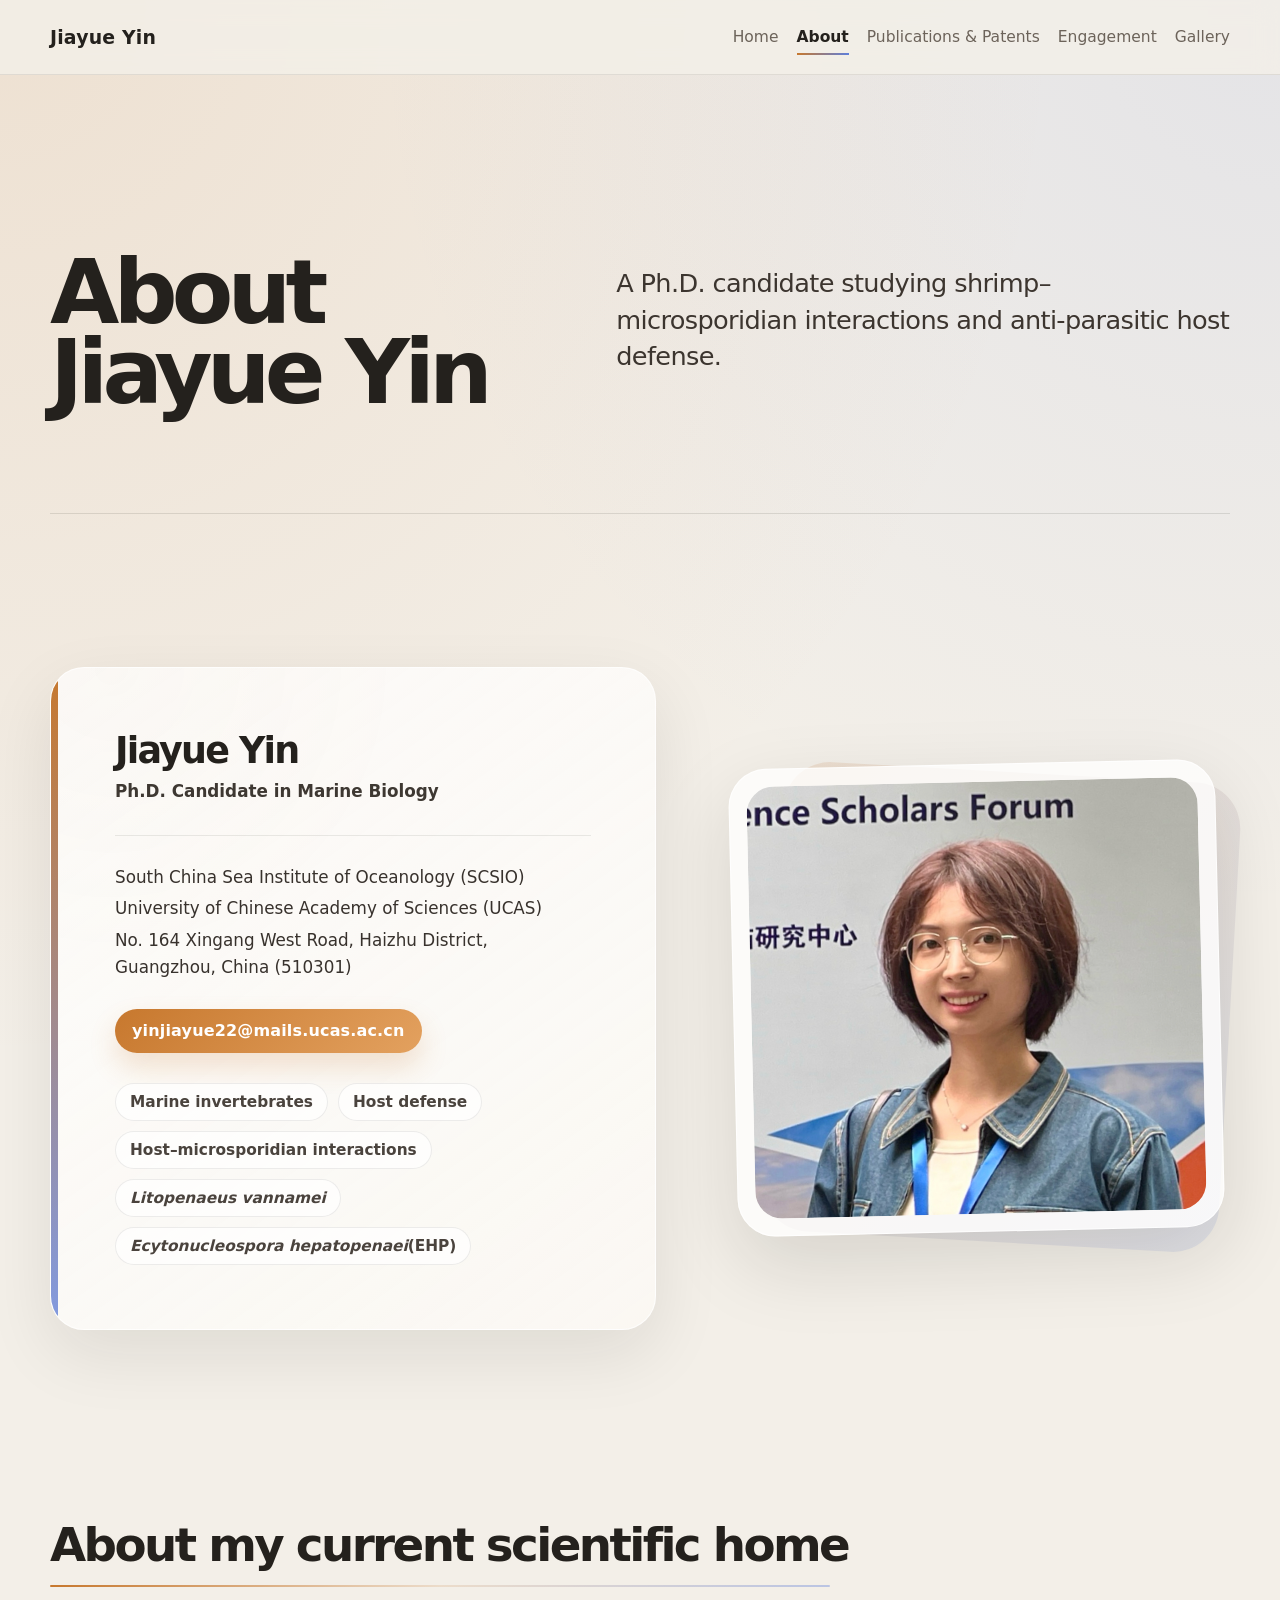
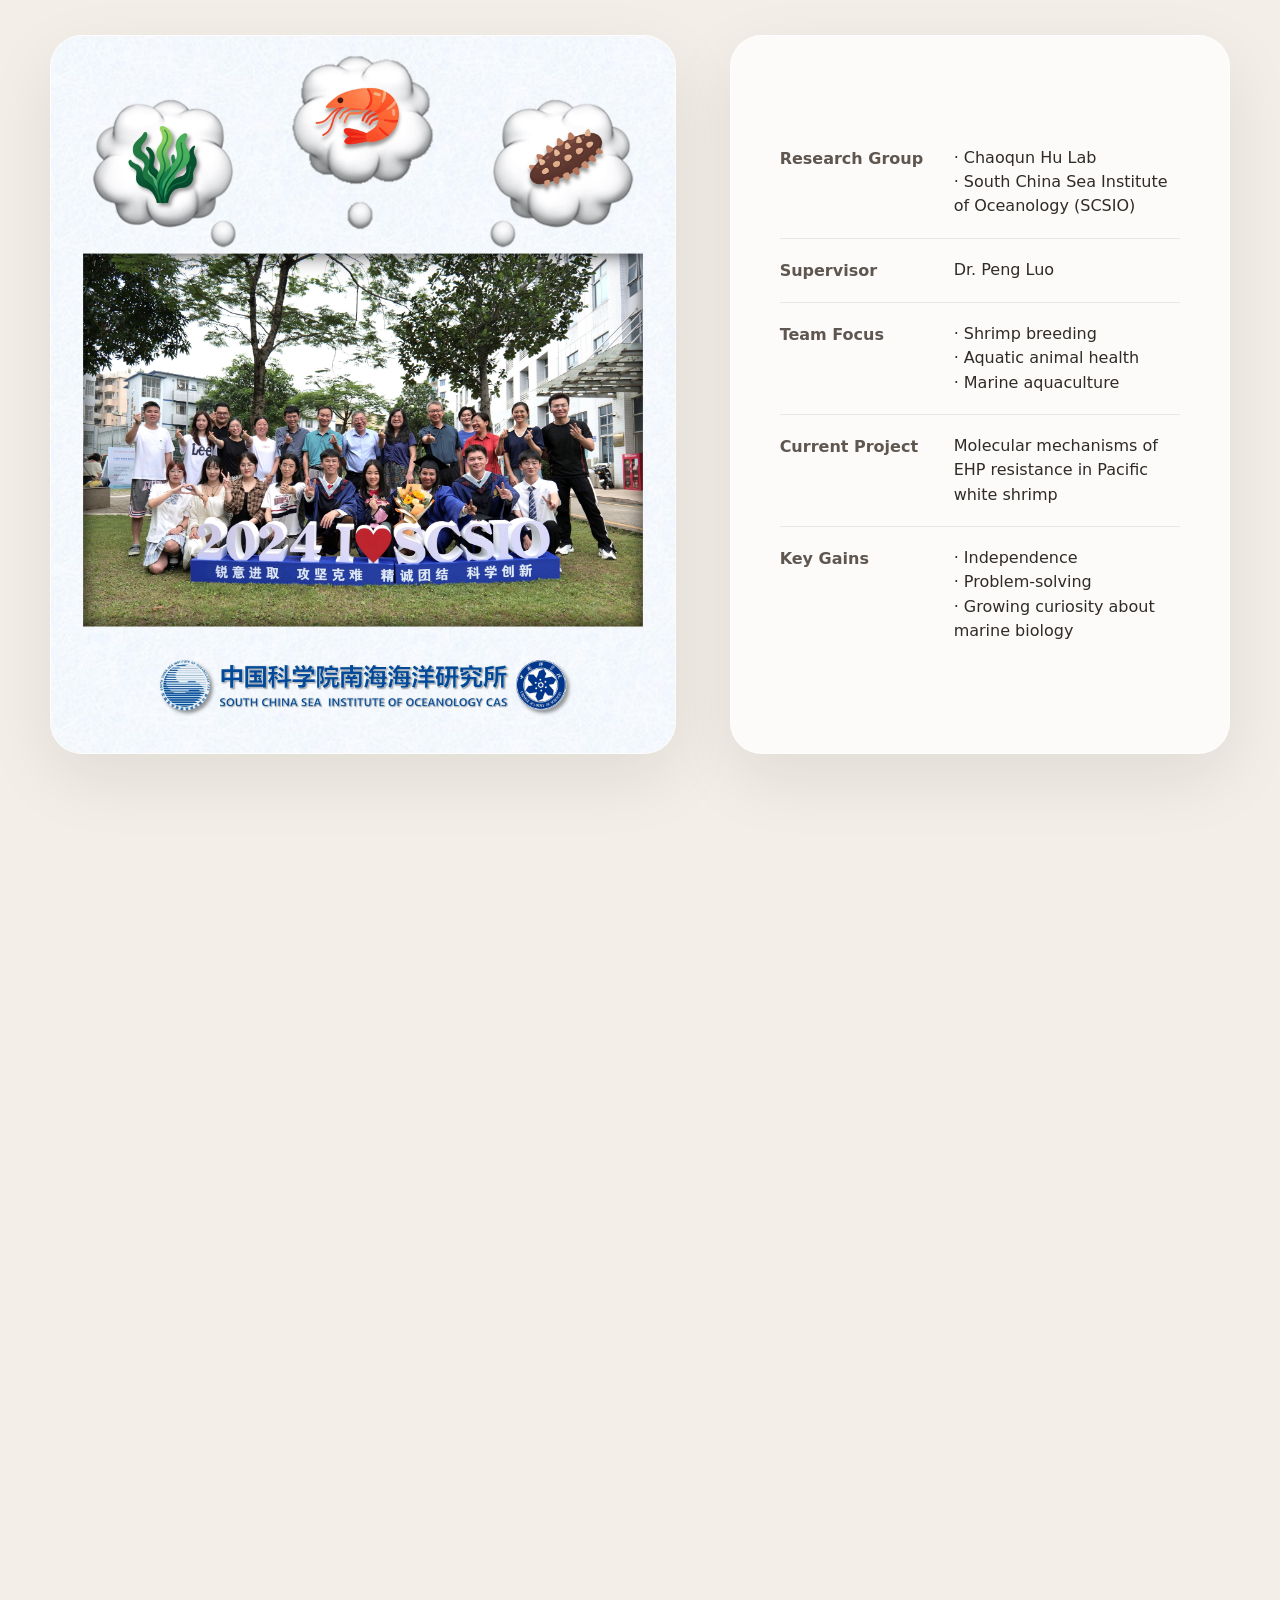
==== commit 973ecae6: "about.html" ====
--- a/about.html
+++ b/about.html
@@ -29,7 +29,7 @@
           <h1>About Jiayue Yin</h1>
         </div>
         <p class="about-editorial-lead">
-          A Ph.D. candidate studying host defense in marine invertebrates and developing broader interests in sensing, signaling, and adaptation.
+          A Ph.D. candidate studying shrimp–microsporidian interactions and anti-parasitic host defense.
         </p>
       </div>
     </section>
@@ -54,7 +54,7 @@
           <div class="premium-interests" aria-label="Research interests">
             <span>Marine invertebrates</span>
             <span>Host defense</span>
-            <span>Sensory biology</span>
+            <span>Host–microsporidian interactions</span>
             <span><em>Litopenaeus vannamei</em></span>
             <span><em>Ecytonucleospora hepatopenaei </em> (EHP)</span>
           </div>
@@ -129,10 +129,10 @@
               My scientific journey began with a fascination for marine life and a desire to understand how living systems work. From Ningbo on the East China Sea to Guangzhou near the South China Sea, my academic path has unfolded across coastal regions rich in marine biodiversity.
             </p>
             <p>
-              At Ningbo University (NBU), my interest was first sparked by the unusual phenomenon of pelvic fin loss in silver pomfret, which introduced me to molecular experimentation. Later, at the South China Sea Institute of Oceanology (SCSIO), my doctoral training focused on shrimp health and pathogen resistance, where I learned to use transcriptomics and functional assays to uncover biological mechanisms.
+              At Ningbo University (NBU), I was first introduced to molecular experimentation through studies of pelvic fin loss in silver pomfret. During my doctoral training at the South China Sea Institute of Oceanology (SCSIO), my focus shifted to shrimp health and resistance to the microsporidian parasite <em>Ecytonucleospora hepatopenaei</em> (EHP).
             </p>
             <p>
-              Over time, this work led me to a broader question: how do organisms detect external cues and respond so precisely? That question now drives my growing interest in marine sensory biology and cell physiology.
+              This work led me to broader questions in microsporidian infection biology: how parasites invade host cells, how host-cell tropism is established, and how shrimp mount anti-parasitic defense. These questions now guide my interest in parasite–host molecular interfaces and intracellular infection mechanisms.
             </p>
           </div>
 
@@ -144,12 +144,7 @@
     </section>
   </main>
 
-  <footer>
-    <div class="container footer-box">
-      <div>Jiayue Yin · Personal Academic Website</div>
-      <div>HTML/CSS/JS separated-file version</div>
-    </div>
-  </footer>
+ 
   <script src="script.js"></script>
 </body>
 </html>
